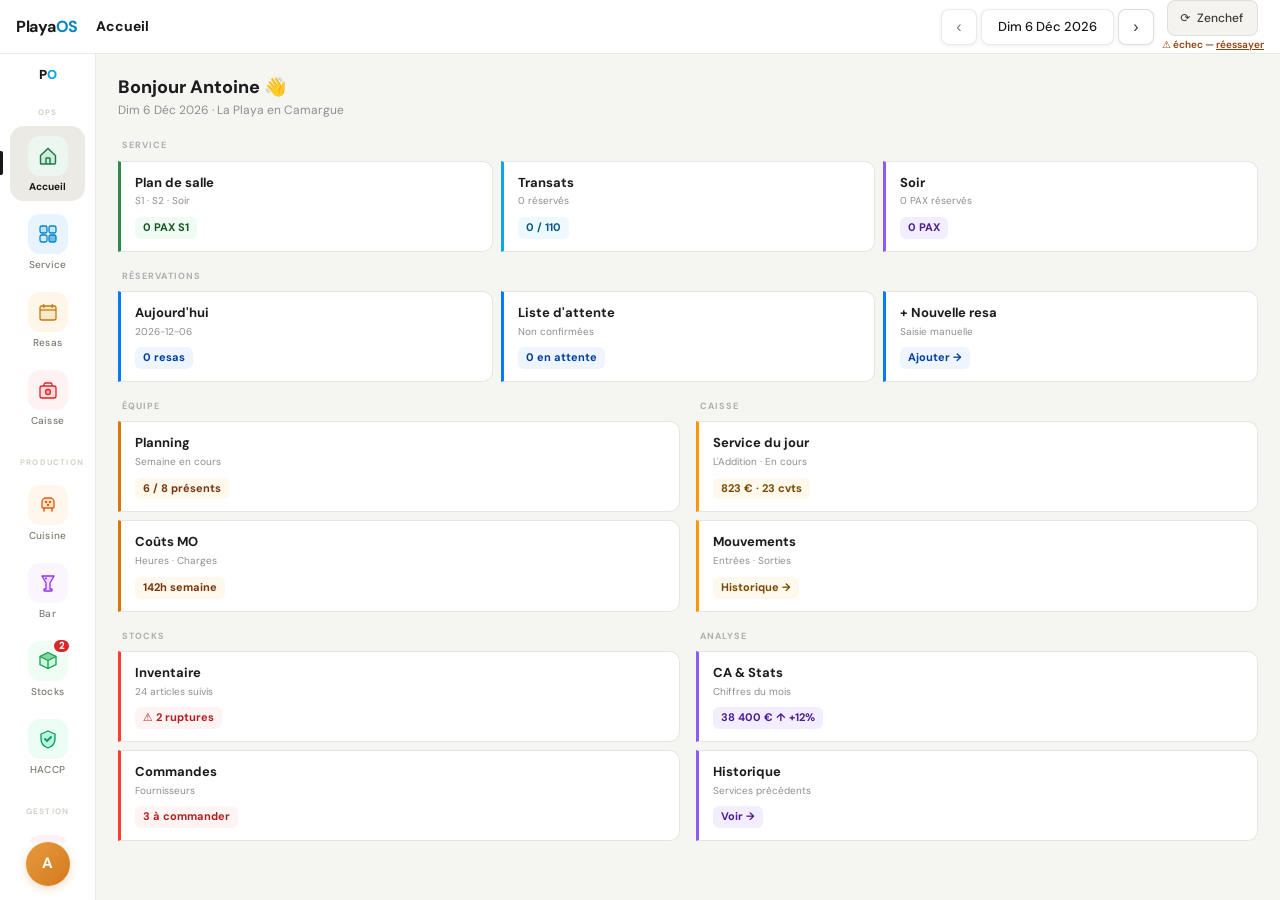
==== index.html @ 1bcec6ae "Clients & Fidélité : module CRM avec analyse auto des préférences Nouveau module accessible via la n" ====
<!DOCTYPE html>
<html lang="fr">
<head>
<meta charset="UTF-8">
<meta name="viewport" content="width=device-width, initial-scale=1.0, maximum-scale=1.0, user-scalable=no">
<meta name="apple-mobile-web-app-capable" content="yes">
<meta name="apple-mobile-web-app-status-bar-style" content="default">
<title>Playa OS</title>

<!-- Design tokens (variables CSS) -->
<link rel="stylesheet" href="css/tokens.css">
<!-- Styles applicatifs -->
<link rel="stylesheet" href="css/app.css">
</head>
<body>

<div id="topbar">
  <div class="logo">Playa<span class="logo-dot">OS</span></div>
  <div class="tabs" id="service-tabs" style="display:flex">
    <button class="tab t0 on" onclick="switchTab(0)">S1 · 12h</button>
    <button class="tab t1" onclick="switchTab(1)">S2 · 14h15</button>
    <button class="tab t2" onclick="switchTab(2)"><span class="transat-ico-tab"></span> Transats</button>
    <button class="tab t3" onclick="switchTab(3)">Soir</button>

  </div>
  <div id="module-topbar-title" style="display:none;font-size:14px;font-weight:700;color:var(--t1);margin-left:4px"></div>
  <div class="topright">
    <!-- Barre navigation date -->
    <div style="display:flex;align-items:center;gap:4px;flex-shrink:0">
      <button onclick="changeDate(-1)" style="width:36px;height:36px;border:1px solid var(--sep);background:var(--card);cursor:pointer;font-size:16px;color:var(--t3);border-radius:var(--r-sm);display:flex;align-items:center;justify-content:center;box-shadow:var(--shadow);transition:all .15s" onmouseenter="this.style.borderColor='var(--t2)';this.style.color='var(--t1)'" onmouseleave="this.style.borderColor='var(--sep)';this.style.color='var(--t3)'">‹</button>
      <button id="date-picker-btn" onclick="toggleCalendar()"
        style="height:36px;padding:0 16px;border:1px solid var(--sep);border-radius:var(--r-sm);background:var(--card);font-size:13px;font-weight:500;color:var(--t1);font-family:inherit;cursor:pointer;box-shadow:var(--shadow);outline:none;flex-shrink:0;white-space:nowrap;transition:border-color .15s;font-family:'DM Sans',sans-serif">
        <span id="date-btn-label">—</span>
      </button>
      <button onclick="changeDate(1)" style="width:36px;height:36px;border:0.5px solid var(--sep2);background:var(--card);cursor:pointer;font-size:16px;color:var(--t2);border-radius:var(--r-sm);display:flex;align-items:center;justify-content:center;box-shadow:var(--shadow)">›</button>
    </div>
    <div id="service-top-btns" style="display:flex;gap:6px;align-items:center">
      <div class="ib" id="rush-btn" onclick="toggleRushMode()" title="Mode Rush">⚡</div>
      <div class="ib" onclick="doUndo()" title="Annuler">↩</div>
      <button onclick="printServiceSheet()" title="Plan de salle Jour (S1+S2)" style="height:34px;padding:0 11px;border:1px solid var(--sep);border-radius:var(--r-sm);background:var(--card);font-size:11px;font-weight:700;color:var(--t2);cursor:pointer;display:flex;align-items:center;gap:5px;font-family:inherit;white-space:nowrap;transition:all .15s" onmouseenter="this.style.borderColor='var(--t3)';this.style.color='var(--t1)'" onmouseleave="this.style.borderColor='var(--sep)';this.style.color='var(--t2)'">⎙ Jour</button>
      <button onclick="printSoirSheet()" title="Plan de salle Soir" style="height:34px;padding:0 11px;border:1px solid var(--sep);border-radius:var(--r-sm);background:var(--card);font-size:11px;font-weight:700;color:var(--t2);cursor:pointer;display:flex;align-items:center;gap:5px;font-family:inherit;white-space:nowrap;transition:all .15s" onmouseenter="this.style.borderColor='var(--t3)';this.style.color='var(--t1)'" onmouseleave="this.style.borderColor='var(--sep)';this.style.color='var(--t2)'">⎙ Soir</button>
      <button onclick="printTransats()" title="Imprimer le plan de transats" style="height:34px;padding:0 11px;border:1px solid var(--sep);border-radius:var(--r-sm);background:var(--card);font-size:11px;font-weight:700;color:var(--t2);cursor:pointer;display:flex;align-items:center;gap:5px;font-family:inherit;white-space:nowrap;transition:all .15s" onmouseenter="this.style.borderColor='var(--teal)';this.style.color='var(--teal)'" onmouseleave="this.style.borderColor='var(--sep)';this.style.color='var(--t2)'">⛱ Transats</button>
    </div>
    <div style="display:flex;flex-direction:column;align-items:center;gap:2px;flex-shrink:0">
      <div id="sync-btn" onclick="syncZenchef()" title="Synchroniser avec Zenchef" style="background:var(--bg);border:1px solid var(--sep);color:var(--t2);font-size:12px;font-weight:500;width:auto;padding:0 13px;height:36px;display:flex;align-items:center;gap:6px;border-radius:var(--r-sm);cursor:pointer;flex-shrink:0;transition:all .15s;letter-spacing:.01em" onmouseenter="this.style.borderColor='var(--t3)';this.style.background='var(--card)'" onmouseleave="this.style.borderColor='var(--sep)';this.style.background='var(--bg)'"><span id="sync-icon">⟳</span> Zenchef</div>
      <div id="sync-age" class="sync-age">jamais synced</div>
    </div>
  </div>
  <div id="zc-load-bar" style="position:absolute;bottom:0;left:0;width:0;height:3px;background:var(--blue);border-radius:0;transition:width .35s ease;pointer-events:none;display:none"></div>
</div>

<div id="rush-banner" onclick="toggleRushMode()">⚡ MODE RUSH ACTIF — Tap pour revenir à la vue normale</div>

<div id="os-shell">

<!-- NAV OS LATÉRALE -->
<div id="os-nav">
  <div class="osn-logo-wrap">
    <div class="osn-logo">P<span style="color:#0EA5E9">O</span></div>
  </div>
  <div class="osn-scroll">

    <!-- ══════ OPÉRATIONS ══════ -->
    <div class="osn-sec-label">Ops</div>

    <button class="osni" id="osni-dash" onclick="goModule('dash')">
      <div class="osni-icon" style="background:#EDF7F1">
        <svg width="22" height="22" viewBox="0 0 22 22" fill="none"><path d="M3.5 10.5L11 3.5L18.5 10.5V18C18.5 18.55 18.05 19 17.5 19H4.5C3.95 19 3.5 18.55 3.5 18V10.5Z" fill="#7DC4A0" fill-opacity=".25" stroke="#1A7A3E" stroke-width="1.4"/><path d="M9 19V13.5C9 13.22 9.22 13 9.5 13H12.5C12.78 13 13 13.22 13 13.5V19" stroke="#1A7A3E" stroke-width="1.4"/></svg>
      </div>
      <span class="osni-name">Accueil</span>
    </button>

    <button class="osni" id="osni-service" onclick="goModule('service')">
      <div class="osni-icon" style="background:#E8F4FD">
        <svg width="22" height="22" viewBox="0 0 22 22" fill="none"><rect x="3" y="3" width="7" height="7" rx="1.8" fill="#6BBDE0" fill-opacity=".35" stroke="#0284C7" stroke-width="1.3"/><rect x="12" y="3" width="7" height="7" rx="1.8" fill="#6BBDE0" fill-opacity=".25" stroke="#0284C7" stroke-width="1.3"/><rect x="3" y="12" width="7" height="7" rx="1.8" fill="#6BBDE0" fill-opacity=".15" stroke="#0284C7" stroke-width="1.3"/><rect x="12" y="12" width="7" height="7" rx="1.8" fill="#0284C7" fill-opacity=".5" stroke="#0284C7" stroke-width="1.3"/></svg>
      </div>
      <span class="osni-name">Service</span>
    </button>

    <button class="osni" id="osni-resas" onclick="goModule('resas')">
      <div class="osni-icon" style="background:#FEF6E8">
        <svg width="22" height="22" viewBox="0 0 22 22" fill="none"><rect x="3" y="5" width="16" height="14" rx="2" fill="#F0C070" fill-opacity=".25" stroke="#C47A0A" stroke-width="1.3"/><path d="M3 9h16" stroke="#C47A0A" stroke-width="1.3"/><rect x="6" y="3" width="1.5" height="4" rx=".75" fill="#C47A0A"/><rect x="14.5" y="3" width="1.5" height="4" rx=".75" fill="#C47A0A"/></svg>
      </div>
      <span class="osni-name">Resas</span>
    </button>

    <button class="osni" id="osni-caisse" onclick="goModule('caisse')">
      <div class="osni-icon" style="background:#FEF2F2">
        <svg width="22" height="22" viewBox="0 0 22 22" fill="none"><rect x="3" y="7" width="16" height="12" rx="2" fill="#FCA5A5" fill-opacity=".3" stroke="#DC2626" stroke-width="1.3"/><path d="M7 7V5.5C7 4.67 7.67 4 8.5 4H13.5C14.33 4 15 4.67 15 5.5V7" stroke="#DC2626" stroke-width="1.3" fill="none"/><circle cx="11" cy="13" r="2.5" stroke="#DC2626" stroke-width="1.3" fill="#DC2626" fill-opacity=".2"/></svg>
      </div>
      <span class="osni-name">Caisse</span>
    </button>

    <div class="osn-sep"></div>

    <!-- ══════ CUISINE & BAR ══════ -->
    <div class="osn-sec-label">Production</div>

    <button class="osni" id="osni-cuisine" onclick="goModule('cuisine')">
      <div class="osni-icon" style="background:#FFF7ED">
        <svg width="22" height="22" viewBox="0 0 22 22" fill="none"><path d="M5 8C5 5.8 6.8 4 9 4H13C15.2 4 17 5.8 17 8V13C17 13.55 16.55 14 16 14H6C5.45 14 5 13.55 5 13V8Z" fill="#FED7AA" fill-opacity=".5" stroke="#EA580C" stroke-width="1.3"/><path d="M7 14V17M15 14V17" stroke="#EA580C" stroke-width="1.5" stroke-linecap="round"/><circle cx="9" cy="8" r="1.2" fill="#EA580C"/><circle cx="13" cy="8" r="1.2" fill="#EA580C"/><circle cx="11" cy="11" r="1.2" fill="#EA580C"/></svg>
      </div>
      <span class="osni-name">Cuisine</span>
    </button>

    <button class="osni" id="osni-bar" onclick="goModule('bar')">
      <div class="osni-icon" style="background:#FAF5FF">
        <svg width="22" height="22" viewBox="0 0 22 22" fill="none"><path d="M5 4H17L13 11V17H14.5C14.78 17 15 17.22 15 17.5V18.5C15 18.78 14.78 19 14.5 19H7.5C7.22 19 7 18.78 7 18.5V17.5C7 17.22 7.22 17 7.5 17H9V11L5 4Z" fill="#D8B4FE" fill-opacity=".4" stroke="#9333EA" stroke-width="1.3" stroke-linejoin="round"/><circle cx="9" cy="6.5" r="1" fill="#9333EA"/></svg>
      </div>
      <span class="osni-name">Bar</span>
    </button>

    <button class="osni" id="osni-stocks" onclick="goModule('stocks')">
      <div class="osni-icon" style="background:#F0FDF4">
        <svg width="22" height="22" viewBox="0 0 22 22" fill="none"><path d="M11 2.5L19 6.5V14.5L11 18.5L3 14.5V6.5L11 2.5Z" fill="#86EFAC" fill-opacity=".3" stroke="#16A34A" stroke-width="1.3"/><path d="M11 2.5L19 6.5L11 10.5L3 6.5L11 2.5Z" fill="#16A34A" fill-opacity=".4"/><path d="M11 10.5V18.5M3 6.5L11 10.5M19 6.5L11 10.5" stroke="#16A34A" stroke-width="1.3"/></svg>
      </div>
      <span class="osni-badge" id="stocks-badge">2</span>
      <span class="osni-name">Stocks</span>
    </button>

    <button class="osni" id="osni-haccp" onclick="goModule('haccp')">
      <div class="osni-icon" style="background:#ECFDF5">
        <svg width="22" height="22" viewBox="0 0 22 22" fill="none"><path d="M11 3L4 6V11C4 15.5 7 18.5 11 20C15 18.5 18 15.5 18 11V6L11 3Z" fill="#6EE7B7" fill-opacity=".4" stroke="#059669" stroke-width="1.3" stroke-linejoin="round"/><path d="M8 11L10 13L14 9" stroke="#059669" stroke-width="1.8" stroke-linecap="round" stroke-linejoin="round"/></svg>
      </div>
      <span class="osni-name">HACCP</span>
    </button>

    <div class="osn-sep"></div>

    <!-- ══════ GESTION ══════ -->
    <div class="osn-sec-label">Gestion</div>

    <button class="osni" id="osni-clients" onclick="goModule('clients')">
      <div class="osni-icon" style="background:#FFF0F5">
        <svg width="22" height="22" viewBox="0 0 22 22" fill="none"><circle cx="11" cy="7" r="3.2" fill="#FDA4C2" fill-opacity=".4" stroke="#DB2777" stroke-width="1.3"/><path d="M4 18.5C4 15.19 7.13 12.5 11 12.5C14.87 12.5 18 15.19 18 18.5" stroke="#DB2777" stroke-width="1.3" stroke-linecap="round" fill="none"/><path d="M15 3.5L15.8 5.5L18 6L15.8 6.5L15 8.5L14.2 6.5L12 6L14.2 5.5L15 3.5Z" fill="#DB2777" fill-opacity=".7"/></svg>
      </div>
      <span class="osni-name">Clients</span>
    </button>

    <button class="osni" id="osni-prestataires" onclick="goModule('prestataires')">
      <div class="osni-icon" style="background:#EFF6FF">
        <svg width="22" height="22" viewBox="0 0 22 22" fill="none"><rect x="3" y="4" width="16" height="15" rx="2" fill="#93C5FD" fill-opacity=".25" stroke="#2563EB" stroke-width="1.3"/><circle cx="8" cy="10" r="1.5" fill="#2563EB" fill-opacity=".7"/><circle cx="14" cy="10" r="1.5" fill="#2563EB" fill-opacity=".4"/><path d="M5 15H9M13 15H17M5 12H9M13 12H17" stroke="#2563EB" stroke-width="1" opacity=".5"/></svg>
      </div>
      <span class="osni-name">Prestas</span>
    </button>

    <button class="osni" id="osni-equipe" onclick="goModule('equipe')">
      <div class="osni-icon" style="background:#FFFBEB">
        <svg width="22" height="22" viewBox="0 0 22 22" fill="none"><circle cx="8" cy="7.5" r="3" fill="#FDE68A" stroke="#D97706" stroke-width="1.3"/><circle cx="15" cy="8" r="2.2" fill="#FDE68A" fill-opacity=".7" stroke="#D97706" stroke-width="1.2"/><path d="M2 18.5C2 15.46 4.69 13 8 13C11.31 13 14 15.46 14 18.5" stroke="#D97706" stroke-width="1.3" stroke-linecap="round" fill="none"/><path d="M15 14.5C17.5 15 20 17 20 18.5" stroke="#D97706" stroke-width="1.2" stroke-linecap="round" fill="none" opacity=".6"/></svg>
      </div>
      <span class="osni-name">Équipe</span>
    </button>

    <button class="osni" id="osni-event" onclick="goModule('event')">
      <div class="osni-icon" style="background:#FDF4FF">
        <svg width="22" height="22" viewBox="0 0 22 22" fill="none"><path d="M11 3L13.4 8.2L19 9L15 13L16 18.5L11 15.8L6 18.5L7 13L3 9L8.6 8.2L11 3Z" fill="#E9D5FF" fill-opacity=".5" stroke="#A21CAF" stroke-width="1.3" stroke-linejoin="round"/></svg>
      </div>
      <span class="osni-name">Événem.</span>
    </button>

    <button class="osni" id="osni-admin" onclick="goModule('admin')">
      <div class="osni-icon" style="background:#F0F9FF">
        <svg width="22" height="22" viewBox="0 0 22 22" fill="none"><rect x="3" y="13" width="3.5" height="6" rx="1" fill="#7DD3FC" fill-opacity=".6" stroke="#0284C7" stroke-width="1.2"/><rect x="9" y="9" width="3.5" height="10" rx="1" fill="#7DD3FC" fill-opacity=".7" stroke="#0284C7" stroke-width="1.2"/><rect x="15" y="5" width="3.5" height="14" rx="1" fill="#0284C7" fill-opacity=".7" stroke="#0284C7" stroke-width="1.2"/><path d="M4 11L10 7L16 3" stroke="#0284C7" stroke-width="1.4" stroke-linecap="round" fill="none"/><circle cx="16" cy="3" r="1.5" fill="#0284C7"/></svg>
      </div>
      <span class="osni-name">Admin</span>
    </button>

    <div class="osn-sep"></div>

    <!-- ══════ SUPPORT ══════ -->
    <div class="osn-sec-label">Support</div>

    <button class="osni" id="osni-urgences" onclick="goModule('urgences')">
      <div class="osni-icon" style="background:#FEE2E2">
        <svg width="22" height="22" viewBox="0 0 22 22" fill="none"><path d="M11 2L3 6V12C3 16.5 6.5 19.5 11 21C15.5 19.5 19 16.5 19 12V6L11 2Z" fill="#FCA5A5" fill-opacity=".35" stroke="#B91C1C" stroke-width="1.3" stroke-linejoin="round"/><rect x="10" y="7" width="2" height="6" rx="1" fill="#B91C1C"/><rect x="10" y="14.5" width="2" height="2" rx="1" fill="#B91C1C"/></svg>
      </div>
      <span class="osni-name">Urgences</span>
    </button>

    <button class="osni" id="osni-ai" onclick="goModule('ai')">
      <div class="osni-icon" style="background:linear-gradient(135deg,#F5F3FF,#EDE9FE)">
        <svg width="22" height="22" viewBox="0 0 22 22" fill="none"><path d="M11 2L12.5 8L18.5 9.5L12.5 11L11 17L9.5 11L3.5 9.5L9.5 8L11 2Z" fill="#C4B5FD" fill-opacity=".5" stroke="#7C3AED" stroke-width="1.3"/><circle cx="17" cy="16" r="2" fill="#7C3AED" fill-opacity=".8"/><circle cx="5" cy="16" r="1.3" fill="#7C3AED" fill-opacity=".5"/></svg>
      </div>
      <span class="osni-dot"></span>
      <span class="osni-name">Playa AI</span>
    </button>

    <button class="osni" id="osni-settings" onclick="goModule('settings')">
      <div class="osni-icon" style="background:#F5F5F2">
        <svg width="22" height="22" viewBox="0 0 22 22" fill="none"><circle cx="11" cy="11" r="3" fill="#D4D1CA" fill-opacity=".4" stroke="#3A3830" stroke-width="1.3"/><path d="M11 2V4M11 18V20M2 11H4M18 11H20M4.5 4.5L6 6M16 16L17.5 17.5M4.5 17.5L6 16M16 6L17.5 4.5" stroke="#3A3830" stroke-width="1.3" stroke-linecap="round"/></svg>
      </div>
      <span class="osni-name">Réglages</span>
    </button>

  </div>

  <!-- Avatar -->
  <div class="osn-user" title="Antoine · Manager">A</div>
</div>

<!-- MODULE CONTAINER (Dashboard, Equipe, etc.) -->
<div id="module-container" style="display:none"></div>

<!-- SERVICE (plan de salle) -->
<div id="app">

  <!-- SIDEBAR -->
  <div id="sidebar">
    <div class="sb-search-wrap">
      <input class="sb-search" id="search-input" type="search" placeholder="Rechercher nom, tél, note…" oninput="renderSidebar()">
    </div>
    <!-- Filtre placé/non-placé -->
    <div id="placement-filter" style="display:flex;gap:4px;padding:6px 10px 2px;flex-shrink:0">
      <button class="pf-btn pf-active" data-filter="all"       onclick="setPlacementFilter('all')"      >Tous</button>
      <button class="pf-btn"           data-filter="placed"    onclick="setPlacementFilter('placed')"   >✓ Placés</button>
      <button class="pf-btn"           data-filter="unplaced"  onclick="setPlacementFilter('unplaced')" >⚠ À placer</button>
    </div>
    <div id="resa-list"></div>
    <button class="sb-add" onclick="openModal()">+ Nouvelle réservation</button>
  </div>

  <!-- CANVAS -->
  <div id="canvas">
    <div class="toolbar" id="toolbar">
      <button class="tbtn tbtn-primary" onclick="autoPlace()">✦ Auto-placement</button>
      <button class="tbtn tbtn-fuse" id="fuse-btn" onclick="toggleFuse()">⊕ Fusionner</button>
      <button class="tbtn" onclick="clearAll()">⊘ Tout libérer</button>
      <button class="tbtn" onclick="openPlanEditor()" title="Éditer le plan de salle" style="padding:8px 12px;color:var(--t3)">✥</button>
    </div>
    <div class="stats-bar" id="stats-bar"></div>
    <div id="floor-container"></div>
  </div>

  <!-- BACKDROP panneau droit (tablet / mobile) -->
  <div id="rp-backdrop" onclick="closeRightPanel()"></div>

  <!-- RIGHT PANEL -->
  <div id="right-panel">
    <button id="rp-close-btn" onclick="closeRightPanel()">✕</button>
    <div class="rp-section">
      <div id="rp-content"><div class="rp-empty" style="padding-top:4px">Sélectionnez une réservation</div></div>
    </div>
    <div id="rp-actions" style="display:none" class="rp-actions"></div>
    <div class="persist-section" id="persist-section" style="display:none">
      <div class="ps-title">Config transats</div>
      <div class="ps-btn ps-save" onclick="saveTransatConfig()">💾 Sauvegarder pour demain</div>
      <div class="ps-btn ps-reset" onclick="resetTransatConfig()">↺ Réinitialiser le plan</div>
    </div>
  </div>
</div>

<!-- RUSH OVERLAY -->
<div id="rush-overlay">
  <div class="ro-header">
    <div class="ro-title">⚡ Mode Rush — <span id="ro-tab-label">Service 1</span></div>
    <button class="ro-close" onclick="toggleRushMode()">Quitter le rush</button>
  </div>
  <div class="ro-body">
    <div class="ro-left" id="ro-floor"></div>
    <div class="ro-right" id="ro-resas"></div>
  </div>
</div>

<!-- MODAL NOUVELLE RÉSERVATION -->
<div id="modal-overlay">
  <div class="modal-box">
    <div class="modal-title">Nouvelle réservation</div>
    <div class="form-row">
      <div class="form-group" style="flex:2"><label>Nom</label><input id="f-name" placeholder="Dupont" autocomplete="off"></div>
      <div class="form-group" style="flex:1"><label>Tél.</label><input id="f-phone" placeholder="06…" type="tel" autocomplete="off"></div>
    </div>
    <div class="form-group"><label>PAX</label><input id="f-pax" type="number" min="1" max="30" placeholder="2"></div>
    <div class="form-group">
      <label>Type</label>
      <div style="display:flex;gap:6px;margin-top:4px">
        <button type="button" class="svc-btn" id="type-salle" onclick="selectType('salle')">🍽 Repas en salle</button>
        <button type="button" class="svc-btn" id="type-rt" onclick="selectType('rt')">⛱ Repas transat</button>
      </div>
      <input type="hidden" id="f-type" value="salle">
    </div>
    <div id="bloc-salle">
      <div class="form-group">
        <label>Service</label>
        <div style="display:flex;gap:6px;margin-top:4px">
          <button type="button" class="svc-btn" id="svc-s1" onclick="selectSvc('s1')">S1 Midi</button>
          <button type="button" class="svc-btn" id="svc-s2" onclick="selectSvc('s2')">S2 14h15</button>
          <button type="button" class="svc-btn" id="svc-soir" onclick="selectSvc('soir')">Soir</button>
        </div>
        <input type="hidden" id="f-svc" value="s1">
      </div>
      <div class="form-row">
        <div class="form-group"><label>Heure d'arrivée</label><input id="f-time" placeholder="12h00" autocomplete="off"></div>
        <div class="form-group">
          <label>Transats <span style="font-weight:500;color:var(--t4)">(optionnel)</span></label>
          <input id="f-tr" type="number" min="0" max="20" placeholder="0">
        </div>
      </div>
    </div>
    <div id="bloc-rt" style="display:none">
      <div style="background:var(--rtbg);border:0.5px solid var(--rtbd);border-radius:var(--r);padding:9px 12px;font-size:11px;font-weight:600;color:var(--rtt);margin-bottom:10px">
        ⛱ Repas servi sur les transats · créneau libre 12h–15h
      </div>
      <div class="form-row">
        <div class="form-group"><label>Heure souhaitée</label><input id="f-time-rt" placeholder="12h30" autocomplete="off"></div>
        <div class="form-group"><label>Nb transats</label><input id="f-tr-rt" type="number" min="1" max="20" placeholder="2"></div>
      </div>
    </div>
    <div class="form-group"><label>Commentaire</label><input id="f-comment" placeholder="VIP, allergie, anniversaire…" autocomplete="off"></div>
    <div class="modal-btns">
      <button class="modal-cancel" onclick="closeModal()">Annuler</button>
      <button class="modal-submit" onclick="submitModal()">Ajouter</button>
    </div>
  </div>
</div>

<div id="toast"></div>

<!-- CALENDRIER -->
<div id="cal-overlay" onclick="closeCalendar(event)">
  <div id="cal-box">
    <div class="cal-header">
      <button class="cal-nav" onclick="calPrevMonth()">‹</button>
      <div class="cal-title" id="cal-title"></div>
      <button class="cal-nav" onclick="calNextMonth()">›</button>
    </div>
    <div class="cal-grid" id="cal-grid"></div>
    <div class="cal-footer" style="flex-direction:column;gap:8px;padding:10px 14px">
      <div style="display:flex;gap:6px;flex-wrap:wrap">
        <button class="cal-footer-btn" onclick="calGoYear(2023)" id="cal-yr-2023">2023</button>
        <button class="cal-footer-btn" onclick="calGoYear(2024)" id="cal-yr-2024">2024</button>
        <button class="cal-footer-btn" onclick="calGoYear(2025)" id="cal-yr-2025">2025</button>
        <button class="cal-footer-btn" onclick="calSelectToday()" style="margin-left:auto">Aujourd'hui</button>
        <button class="cal-footer-btn" onclick="closeCalendar()">Fermer</button>
      </div>
    </div>
  </div>
</div>

<!-- MODAL IMPORT ZENCHEF CSV -->
<div id="import-modal" style="display:none;position:fixed;inset:0;background:rgba(0,0,0,.5);z-index:300;align-items:center;justify-content:center;padding:20px">
  <div style="background:var(--card);border-radius:var(--r-xl);padding:24px;width:100%;max-width:520px;border:0.5px solid var(--sep2)">
    <div style="font-size:18px;font-weight:800;margin-bottom:6px;color:var(--t1)">⬆ Importer depuis Zenchef</div>
    <div style="font-size:12px;color:var(--t3);margin-bottom:18px;line-height:1.6">
      Dans Zenchef → Zenbook → icône imprimante → <strong>CSV</strong><br>
      Puis dépose le fichier ici. PlayaOS détecte automatiquement le service (S1, S2, Soir) selon l'heure de chaque réservation.
    </div>
    <div id="drop-zone" style="border:2px dashed var(--pbd);border-radius:var(--r-lg);padding:28px;text-align:center;cursor:pointer;transition:all .15s;background:var(--pbg);margin-bottom:14px"
      onclick="document.getElementById('csv-input').click()"
      ondragover="event.preventDefault();this.style.background='var(--bbg)';this.style.borderColor='var(--blue)'"
      ondragleave="this.style.background='var(--pbg)';this.style.borderColor='var(--pbd)'"
      ondrop="handleCsvDrop(event)">
      <div style="font-size:28px;margin-bottom:8px">📄</div>
      <div style="font-size:13px;font-weight:700;color:var(--pt)">Glisse ton CSV ici</div>
      <div style="font-size:11px;color:var(--t3);margin-top:4px">ou tape pour choisir un fichier</div>
    </div>
    <input type="file" id="csv-input" accept=".csv,.CSV" style="display:none" onchange="handleCsvFile(this.files[0])">
    <div id="import-preview" style="display:none;margin-bottom:14px">
      <div style="background:var(--gbg);border:0.5px solid var(--gbd);border-radius:var(--r);padding:10px 12px;font-size:12px;color:var(--gt);font-weight:600" id="import-summary"></div>
      <div style="max-height:160px;overflow-y:auto;margin-top:8px;border:0.5px solid var(--sep);border-radius:var(--r)" id="import-table"></div>
    </div>
    <div id="import-errors" style="display:none;margin-bottom:14px">
      <div style="background:var(--rbg);border:0.5px solid var(--rbd);border-radius:var(--r);padding:10px 12px;font-size:12px;color:var(--rt);font-weight:600" id="import-error-msg"></div>
    </div>
    <div style="display:flex;gap:8px">
      <button onclick="closeImportModal()" style="padding:11px 18px;border-radius:var(--r);border:0.5px solid var(--sep2);background:var(--bg);font-size:13px;font-weight:700;cursor:pointer;font-family:inherit;color:var(--t1)">Annuler</button>
      <button id="import-confirm-btn" onclick="confirmImport()" style="flex:1;padding:11px;border-radius:var(--r);border:none;background:var(--purple);color:#fff;font-size:13px;font-weight:700;cursor:pointer;font-family:inherit;display:none">Importer les réservations</button>
    </div>
  </div>
</div>

</div><!-- /os-shell -->

<!-- BARRE ONGLETS BAS — mobile uniquement -->
<div id="bottom-tab-bar">
  <button class="bttab t0 bttab-on" onclick="mobileSwitchTab(0)">S1<span>12h</span></button>
  <button class="bttab t1" onclick="mobileSwitchTab(1)">S2<span>14h15</span></button>
  <button class="bttab t2" onclick="mobileSwitchTab(2)">⛱<span>Transats</span></button>
  <button class="bttab t3" onclick="mobileSwitchTab(3)">Soir</button>
</div>
<!-- FAB basculer liste / plan — mobile uniquement -->
<button id="mobile-toggle-fab" onclick="mobileToggleView()" aria-label="Voir le plan">⊞</button>

<!-- ═══════════════════════════════════════
     JAVASCRIPT — ordre de chargement obligatoire
     ═══════════════════════════════════════ -->

<!-- Core : données et état global -->
<script src="js/config.js"></script>
<script src="js/state.js"></script>
<script src="js/utils.js"></script>

<!-- Service : rendu plan de salle -->
<script src="js/render.js"></script>
<script src="js/placement.js"></script>
<script src="js/rush.js"></script>
<script src="js/modal.js"></script>
<script src="js/export.js"></script>
<script src="js/zenchef.js"></script>

<!-- Modules OS -->
<script src="js/modules/shared.js"></script>
<script src="js/modules/nav.js"></script>
<script src="js/modules/stocks.js"></script>
<script src="js/modules/analyse.js"></script>
<script src="js/modules/ai.js"></script>
<script src="js/modules/caisse.js"></script>
<script src="js/modules/prestataires.js"></script>
<script src="js/modules/cuisine.js"></script>
<script src="js/modules/bar.js"></script>
<script src="js/modules/haccp.js"></script>
<script src="js/modules/urgences.js"></script>
<script src="js/modules/resas.js"></script>
<script src="js/modules/settings.js"></script>

<!-- Init (doit être chargé en dernier) -->
<script src="js/init.js"></script>

</body>
</html>
---- css/tokens.css ----
@import url('https://fonts.googleapis.com/css2?family=DM+Sans:ital,opsz,wght@0,9..40,300;0,9..40,400;0,9..40,500;0,9..40,600;0,9..40,700;1,9..40,400&family=DM+Mono:wght@400;500&display=swap');
:root{
  /* ── Palette sable & mer */
  --bg:#F4F3EF;
  --bg2:#ECEAE4;
  --card:#FFFFFF;
  --card2:#FAFAF8;
  --sep:rgba(60,54,44,0.10);
  --sep2:rgba(60,54,44,0.16);

  /* ── Typographie */
  --t1:#18181A;
  --t2:#3A3830;
  --t3:#7C7A72;
  --t4:#A8A59D;
  --t5:#D4D1CA;

  /* ── Services */
  --s1:#1A7A3E; --s1bg:#EDF7F1; --s1bd:#7DC4A0; --s1t:#0D5C2E;
  --s2:#C47A0A; --s2bg:#FEF6E8; --s2bd:#F0C070; --s2t:#8A5200;
  --so:#6B48C8; --sobg:#F0EDF9; --sobd:#B9ABEA; --sot:#3E2590;
  --rtbg:#E8F4FD; --rtbd:#6BBDE0; --rtt:#0A6EA6;

  /* ── Couleurs système */
  --green:#16A34A; --gbg:#ECFDF5; --gb:#86EFAC; --gt:#14532D;
  --orange:#D97706; --obg:#FFFBEB; --ob:#FCD34D; --ot:#92400E;
  --red:#DC2626;  --rbg:#FEF2F2; --rb:#FCA5A5; --rt:#991B1B;
  --blue:#2563EB; --bbg:#EFF6FF; --bbd:#93C5FD; --bt:#1E3A8A;
  --purple:#7C3AED; --pbg:#F5F3FF; --pb:#C4B5FD; --pt:#4C1D95;
  --teal:#0284C7; --tbg:#F0F9FF; --tbd:#7DD3FC; --tt:#0C4A6E;
  --gold:#D97706; --gdbg:#FFFBEB; --gdb:#FDE68A; --gdt:#78350F;

  /* ── Ombres */
  --shadow:0 1px 4px rgba(24,20,10,0.07);
  --shadow-md:0 4px 16px rgba(24,20,10,0.09),0 1px 4px rgba(24,20,10,0.05);
  --shadow-lg:0 12px 32px rgba(24,20,10,0.12);

  /* ── Radius */
  --r:12px; --r-sm:8px; --r-lg:16px; --r-xl:20px;
}
---- css/app.css ----
*{box-sizing:border-box;margin:0;padding:0;-webkit-tap-highlight-color:transparent;-webkit-user-select:none;user-select:none}
html,body{height:100%;overflow:hidden;background:var(--bg)}
body{font-family:'DM Sans',system-ui,-apple-system,sans-serif;color:var(--t1);font-size:14px;line-height:1.45;-webkit-font-smoothing:antialiased}

/* ══════════════════════════════════
   TOPBAR
══════════════════════════════════ */
#topbar{
  height:54px;background:var(--card);
  border-bottom:0.5px solid var(--sep);
  display:flex;align-items:center;
  padding:0 16px;gap:8px;flex-shrink:0;
  box-shadow:none;
  position:relative;z-index:80;
}
.logo{font-size:16px;font-weight:700;color:var(--t1);letter-spacing:-.3px;white-space:nowrap;margin-right:6px}
.logo-dot{color:var(--teal)}
.tabs{display:flex;gap:2px;flex:1;min-width:0}
.tab{padding:7px 16px;border-radius:var(--r-sm);font-size:13px;font-weight:600;color:var(--t3);cursor:pointer;border:none;background:none;font-family:inherit;transition:all .15s;white-space:nowrap;position:relative}
.tab:hover{color:var(--t2);background:var(--bg)}
.tab.on{color:var(--t1);background:var(--bg);font-weight:700}
.tab.on::after{content:'';position:absolute;bottom:0;left:12px;right:12px;height:2.5px;border-radius:2px}
.tab.t0.on::after{background:var(--green)}
.tab.t1.on::after{background:var(--teal)}
.tab.t2.on::after{background:var(--orange)}
.tab.t3.on::after{background:var(--purple)}
.topright{display:flex;align-items:center;gap:6px;margin-left:auto}
.chip{padding:4px 11px;border-radius:20px;font-size:11px;font-weight:700;white-space:nowrap;border:0.5px solid}
.chip-ok{background:var(--gbg);border-color:var(--gb);color:var(--gt)}
.chip-warn{background:var(--obg);border-color:var(--ob);color:var(--ot)}
.chip-info{background:var(--bbg);border-color:var(--bbd);color:var(--bt)}
.chip-neu{background:var(--bg);border-color:var(--sep2);color:var(--t3)}
.ib{width:36px;height:36px;border-radius:var(--r-sm);border:1px solid var(--sep);background:var(--card);display:flex;align-items:center;justify-content:center;cursor:pointer;font-size:15px;color:var(--t3);transition:all .15s;flex-shrink:0}
.ib:hover{background:var(--bg);color:var(--t1);border-color:var(--t4)}
.ib.active{background:var(--rbg);border-color:var(--rb);color:var(--rt)}
.ib.rush-on{background:var(--red);border-color:var(--red);color:#fff}

/* ══════════════════════════════════
   RUSH BANNER
══════════════════════════════════ */
#rush-banner{display:none;background:var(--red);color:#fff;text-align:center;font-size:13px;font-weight:700;padding:8px;cursor:pointer;letter-spacing:.03em;flex-shrink:0}
#rush-banner.on{display:block}

/* ══════════════════════════════════
   LAYOUT OS
══════════════════════════════════ */
#os-shell{display:flex;height:calc(100dvh - 54px);overflow:hidden}
#app{display:flex;flex:1;overflow:hidden;min-width:0}

/* ── SIDEBAR — PlayaOS Navigation ── */
#os-nav{
  width:96px;min-width:96px;
  background:#FFFFFF;
  border-right:0.5px solid var(--sep);
  display:flex;flex-direction:column;
  align-items:center;
  padding:14px 0 14px;
  flex-shrink:0;
  overflow:hidden;
}
.osn-logo-wrap{padding:0 0 18px;text-align:center;position:relative;cursor:pointer}
.osn-logo{font-size:13px;font-weight:900;color:var(--t1);letter-spacing:-.5px;line-height:1}
.osn-logo-sub{font-size:8px;font-weight:600;color:var(--t4);text-transform:uppercase;letter-spacing:.15em;margin-top:3px}

.osn-scroll{flex:1;overflow-y:auto;width:100%;padding:0 10px;display:flex;flex-direction:column;gap:3px;scrollbar-width:none}
.osn-scroll::-webkit-scrollbar{display:none}
.osn-sec-label{font-size:8px;font-weight:700;color:var(--t5);text-transform:uppercase;letter-spacing:.15em;padding:8px 10px 4px;text-align:center}
.osn-sep{height:0.5px;background:var(--sep);margin:4px 12px}

.osni{
  display:flex;flex-direction:column;align-items:center;
  gap:5px;padding:10px 4px 8px;
  border-radius:14px;cursor:pointer;
  border:none;background:none;
  width:100%;font-family:inherit;
  transition:background .18s cubic-bezier(.4,0,.2,1),transform .1s;
  position:relative;
}
.osni:hover{background:var(--bg)}
.osni:active{transform:scale(.97)}
.osni.on{background:var(--bg2)}
.osni.on::before{
  content:'';position:absolute;left:-10px;top:50%;transform:translateY(-50%);
  width:3px;height:24px;border-radius:0 2px 2px 0;background:var(--t1);
}
.osni-icon{
  width:40px;height:40px;border-radius:12px;
  display:flex;align-items:center;justify-content:center;
  flex-shrink:0;transition:transform .18s cubic-bezier(.34,1.3,.64,1);
}
.osni:hover .osni-icon{transform:scale(1.06)}
.osni-name{font-size:10px;font-weight:500;color:var(--t3);text-align:center;line-height:1.2;white-space:nowrap;letter-spacing:.01em;transition:color .15s}
.osni.on .osni-name{color:var(--t1);font-weight:700}
.osni-badge{
  position:absolute;top:7px;right:14px;
  min-width:16px;height:16px;
  border-radius:20px;padding:0 5px;
  font-size:9px;font-weight:700;
  color:#fff;background:var(--red);
  display:flex;align-items:center;justify-content:center;
  border:2px solid #fff;
  font-family:'DM Mono',monospace;
}
.osni-dot{
  position:absolute;top:9px;right:16px;
  width:8px;height:8px;border-radius:50%;
  background:var(--green);border:2px solid #fff;
  box-shadow:0 0 0 2px rgba(22,163,74,.15);
}
.osn-user-wrap{
  width:100%;padding:0 10px;margin-top:8px;flex-shrink:0;
}
.osn-user{
  width:44px;height:44px;border-radius:50%;
  background:linear-gradient(135deg,#E89A3C,#D17A20);
  display:flex;align-items:center;justify-content:center;
  font-size:15px;font-weight:700;color:#fff;
  cursor:pointer;margin:0 auto;
  transition:transform .15s;
  box-shadow:0 2px 8px rgba(209,122,32,.3);
  font-family:'DM Sans',sans-serif;
  letter-spacing:-.02em;
}
.osn-user:hover{transform:scale(1.05)}
#module-container{flex:1;display:flex;flex-direction:column;overflow:hidden;min-width:0}
/* Dashboard */
.dash-page{flex:1;overflow-y:auto;padding:14px;display:flex;flex-direction:column;gap:12px;background:var(--bg)}
.dash-kpi-row{display:grid;grid-template-columns:repeat(4,minmax(0,1fr));gap:10px}
.dkpi{background:var(--card);border:0.5px solid var(--sep);border-radius:12px;padding:12px 14px;box-shadow:var(--shadow)}
.dkpi-l{font-size:9px;font-weight:700;color:var(--t3);text-transform:uppercase;letter-spacing:.08em;margin-bottom:4px}
.dkpi-v{font-size:26px;font-weight:800;line-height:1;color:var(--t1)}
.dkpi-v.g{color:var(--gt)}.dkpi-v.o{color:var(--ot)}.dkpi-v.b{color:var(--bt)}.dkpi-v.p{color:var(--pt)}
.dkpi-d{font-size:10px;font-weight:600;margin-top:4px}
.dkpi-d.up{color:var(--gt)}.dkpi-d.down{color:var(--rt)}.dkpi-d.neu{color:var(--t3)}
.dash-g2{display:grid;grid-template-columns:1fr 1fr;gap:10px}
.dash-g3{display:grid;grid-template-columns:1fr 1fr 1fr;gap:10px}
.dash-card{background:var(--card);border:0.5px solid var(--sep);border-radius:12px;overflow:hidden;box-shadow:var(--shadow)}
.dash-card-head{padding:10px 14px;border-bottom:0.5px solid var(--sep);display:flex;align-items:center;justify-content:space-between}
.dash-card-title{font-size:12px;font-weight:700;color:var(--t1)}
.dash-card-body{padding:12px 14px}
.dash-row{display:flex;align-items:center;gap:8px;padding:7px 0;border-bottom:0.5px solid var(--bg);font-size:12px}
.dash-row:last-child{border:none}
.dash-dot{width:8px;height:8px;border-radius:50%;flex-shrink:0}
.dash-label{flex:1;font-weight:600;color:var(--t1)}
.dash-val{font-weight:700}
.dash-pbar-wrap{background:var(--bg);border-radius:3px;height:5px;overflow:hidden;width:80px;flex-shrink:0}
.dash-pbar{height:100%;border-radius:3px}
.dash-action{font-size:11px;font-weight:700;color:var(--blue);cursor:pointer;flex-shrink:0}
/* Équipe */
.team-page{flex:1;overflow-y:auto;padding:14px;background:var(--bg);display:flex;flex-direction:column;gap:12px}
.pg-grid{display:grid;grid-template-columns:120px repeat(7,1fr);gap:0;font-size:11px;border:0.5px solid var(--sep);border-radius:10px;overflow:hidden;background:var(--card)}
.pg-head{font-size:9px;font-weight:700;color:var(--t3);text-align:center;padding:8px 4px;border-bottom:0.5px solid var(--sep);text-transform:uppercase;letter-spacing:.06em;background:var(--bg)}
.pg-name{font-size:11px;font-weight:600;color:var(--t2);padding:8px 10px;border-bottom:0.5px solid var(--bg);border-right:0.5px solid var(--sep)}
.pg-cell{padding:5px 3px;border-bottom:0.5px solid var(--bg);border-left:0.5px solid var(--sep);text-align:center}
.pg-cell:last-child{border-bottom:none}
.shift{border-radius:5px;padding:3px 4px;font-size:9px;font-weight:700;text-align:center;display:inline-block;width:100%}
.sh-m{background:var(--s1bg);color:var(--s1t)}.sh-s{background:var(--s2bg);color:var(--s2t)}
.sh-n{background:var(--sobg);color:var(--sot)}.sh-off{background:var(--bg);color:var(--t4)}
.sh-abs{background:var(--rbg);color:var(--rt)}
/* Stocks */
.stock-page{flex:1;overflow-y:auto;padding:14px;background:var(--bg);display:flex;flex-direction:column;gap:12px}
.stock-row{display:flex;align-items:center;gap:10px;padding:9px 0;border-bottom:0.5px solid var(--bg);font-size:12px}
.stock-row:last-child{border:none}
.stock-name{font-weight:700;color:var(--t1);flex:1}
.stock-cat{font-size:10px;color:var(--t3);font-weight:500}
.stock-bar-w{width:90px;height:6px;background:var(--bg);border-radius:3px;overflow:hidden;flex-shrink:0}
.stock-bar{height:100%;border-radius:3px}
.stock-qty{font-size:11px;font-weight:700;min-width:52px;text-align:right}
.stock-alert{font-size:10px;font-weight:700;padding:2px 7px;border-radius:20px;flex-shrink:0}
/* Analyse */
.analyse-page{flex:1;overflow-y:auto;padding:14px;background:var(--bg);display:flex;flex-direction:column;gap:12px}
.bar-chart{display:flex;gap:5px;height:80px;align-items:flex-end}
.bc{flex:1;border-radius:3px 3px 0 0;min-height:3px;transition:opacity .13s;cursor:pointer}
.bc:hover{opacity:.75}
.bc-labels{display:flex;gap:5px;margin-top:4px}
.bc-l{flex:1;font-size:9px;font-weight:600;color:var(--t3);text-align:center}
/* AI */
.ai-page{flex:1;display:flex;overflow:hidden}
.ai-chat{flex:1;display:flex;flex-direction:column;overflow:hidden;border-right:0.5px solid var(--sep)}
.ai-msgs{flex:1;overflow-y:auto;padding:14px;display:flex;flex-direction:column;gap:8px}
.ai-bub{border-radius:10px;padding:9px 12px;font-size:12px;line-height:1.55;max-width:88%}
.ai-bub.bot{background:var(--pbg);color:var(--t1);border:0.5px solid var(--pbd);align-self:flex-start}
.ai-bub.user{background:#007AFF;color:#fff;align-self:flex-end;font-weight:600}
.ai-ts{text-align:center;margin:4px 0}
.ai-ts span{font-size:10px;font-weight:600;color:var(--t4);background:var(--bg);padding:3px 10px;border-radius:20px}
.ai-chips{display:flex;gap:5px;flex-wrap:wrap;margin-top:4px}
.ai-chip{padding:4px 10px;border-radius:20px;font-size:11px;font-weight:700;border:0.5px solid var(--pbd);background:var(--pbg);color:var(--pt);cursor:pointer;transition:all .13s}
.ai-chip:hover{background:var(--purple);color:#fff;border-color:var(--purple)}
.ai-inp-row{padding:10px 14px;border-top:0.5px solid var(--sep);background:var(--card);flex-shrink:0;display:flex;gap:8px}
.ai-inp{flex:1;padding:9px 12px;border-radius:10px;border:0.5px solid var(--sep2);background:var(--bg);font-size:13px;color:var(--t1);font-family:inherit;outline:none}
.ai-inp:focus{border-color:var(--pbd);background:var(--card)}
.ai-send{padding:9px 16px;border-radius:10px;background:var(--purple);color:#fff;border:none;font-size:13px;font-weight:700;cursor:pointer;font-family:inherit}
.ai-side{width:260px;overflow-y:auto;padding:12px;background:var(--bg);display:flex;flex-direction:column;gap:8px}
.ai-sug{background:var(--card);border:0.5px solid var(--sep);border-radius:10px;padding:10px 12px;cursor:pointer;transition:border-color .13s}
.ai-sug:hover{border-color:var(--pbd)}
.ai-sug-t{font-size:12px;font-weight:700;color:var(--t1);margin-bottom:2px}
.ai-sug-s{font-size:11px;color:var(--t3)}

/* ══════════════════════════════════
   SIDEBAR
══════════════════════════════════ */
#sidebar{
  width:268px;min-width:268px;
  background:var(--card);
  border-right:0.5px solid var(--sep);
  display:flex;flex-direction:column;
  overflow:hidden;
}
.sb-section{padding:10px 12px;border-bottom:0.5px solid var(--sep);flex-shrink:0}
.sb-label{font-size:10px;font-weight:700;color:var(--t4);text-transform:uppercase;letter-spacing:.09em;margin-bottom:0}

/* RUSH TIMELINE */
.rush-widget{padding:10px 12px 12px;border-bottom:0.5px solid var(--sep);flex-shrink:0}
.rush-header{display:flex;align-items:center;justify-content:space-between;margin-bottom:8px}
.rush-title{font-size:10px;font-weight:700;color:var(--t4);text-transform:uppercase;letter-spacing:.09em}
.rush-peak-label{font-size:11px;font-weight:700}
.rush-chart{display:flex;gap:3px;height:44px;align-items:flex-end}
.rush-col{flex:1;display:flex;flex-direction:column;align-items:center;gap:0}
.rush-bar-wrap{flex:1;width:100%;display:flex;align-items:flex-end}
.rush-bar{width:100%;border-radius:3px 3px 0 0;min-height:4px;transition:all .3s;display:flex;align-items:flex-start;justify-content:center}
.rush-bar-val{font-size:8px;font-weight:800;color:#fff;margin-top:2px;line-height:1}
.rush-col-label{font-size:8px;font-weight:600;color:var(--t4);margin-top:3px;white-space:nowrap}
.rush-legend{display:flex;gap:10px;margin-top:6px}
.rl-item{display:flex;align-items:center;gap:4px;font-size:9px;font-weight:600;color:var(--t4)}
.rl-dot{width:7px;height:7px;border-radius:50%}

/* SEARCH */
.sb-search-wrap{padding:8px 12px 6px;flex-shrink:0}

/* Filtre placé / non-placé */
.pf-btn{flex:1;padding:5px 4px;border:1px solid var(--sep);border-radius:var(--r-sm);background:var(--bg);font-size:11px;font-weight:600;color:var(--t3);font-family:inherit;cursor:pointer;transition:all .15s;white-space:nowrap}
.pf-btn:hover{background:var(--card);color:var(--t1)}
.pf-btn.pf-active{background:var(--t1);color:var(--bg);border-color:var(--t1)}
#placement-filter{border-bottom:0.5px solid var(--sep);padding-bottom:8px}
.sb-search{width:100%;padding:9px 14px;border-radius:var(--r);border:1px solid var(--sep);background:var(--bg);font-size:13px;font-weight:400;color:var(--t1);font-family:inherit;outline:none;transition:border-color .15s}
.sb-search::placeholder{color:var(--t4)}
.sb-search:focus{border-color:var(--blue);background:var(--card);box-shadow:0 0 0 3px rgba(37,99,235,.08)}

/* RESA LIST */
#resa-list{overflow-y:auto;flex:1;padding:6px 8px}
.rc{
  border-radius:0 var(--r) var(--r) 0;padding:11px 13px;margin-bottom:6px;
  cursor:pointer;background:var(--card);
  border:0.5px solid var(--sep);
  border-left:3px solid transparent;
  transition:box-shadow .15s,transform .1s;
  position:relative;
  touch-action:none;
}
.rc:hover{box-shadow:var(--shadow-md);transform:translateX(1px)}
.rc.rc-placed{border-radius:0 var(--r) var(--r) 0}
.rc.rc-urgent{border-radius:0 var(--r) var(--r) 0}
.rc.svc-s1{background:var(--s1bg);border-left-color:var(--s1)}
.rc.svc-s2{background:var(--s2bg);border-left-color:var(--s2)}
.rc.svc-soir{background:var(--sobg);border-left-color:var(--so)}
.rc.svc-rt{background:var(--rtbg);border-left-color:var(--teal)}
.rc.rc-sel{border-color:var(--blue);background:var(--bbg);box-shadow:0 0 0 2.5px rgba(37,99,235,0.12)}
.rc.rc-ns{opacity:.3;pointer-events:none}
.rc.rc-waiting-true{border-left:3.5px solid var(--orange) !important}
.rc-att-badge{display:inline-flex;align-items:center;gap:3px;font-size:9px;font-weight:700;padding:1px 6px;border-radius:20px;background:var(--obg);border:0.5px solid var(--ob);color:var(--ot);margin-top:3px}
.rc-waiting-badge{display:inline-flex;align-items:center;gap:3px;font-size:9px;font-weight:800;padding:1px 6px;border-radius:20px;background:var(--obg);border:0.5px solid var(--obd);color:var(--ot);flex-shrink:0}
.rc.rc-fuse{border:2px solid var(--gold);background:var(--gdbg)}
.rc-top{display:flex;justify-content:space-between;align-items:flex-start;gap:6px;margin-bottom:2px}
.rc-name{font-size:13px;font-weight:600;color:var(--t1);overflow:hidden;text-overflow:ellipsis;display:-webkit-box;-webkit-line-clamp:2;-webkit-box-orient:vertical;line-height:1.3;max-width:165px}
.rc-pax{font-size:11px;font-weight:700;padding:2px 8px;border-radius:20px;border:0.5px solid;flex-shrink:0;white-space:nowrap}
.svc-s1 .rc-pax{background:var(--s1bg);border-color:var(--s1bd);color:var(--s1t)}
.svc-s2 .rc-pax{background:var(--s2bg);border-color:var(--s2bd);color:var(--s2t)}
.svc-rt .rc-pax{background:var(--rtbg);border-color:var(--rtbd);color:var(--rtt)}
.svc-soir .rc-pax,.rc-pax{background:var(--sobg);border-color:var(--sobd);color:var(--sot)}
.rc-sub{font-size:11px;color:var(--t3);font-weight:500;margin-top:1px}
.rc-placed-tag{font-size:10px;font-weight:700;color:var(--gt);margin-top:3px}
.rc-tr-tag{font-size:10px;font-weight:700;color:var(--ot);margin-top:3px}
.rc-svc-badge{font-size:9px;font-weight:800;padding:2px 7px;border-radius:20px;border:0.5px solid;white-space:nowrap;flex-shrink:0}
.rc-svc-s1{background:var(--s1bg);border-color:var(--s1bd);color:var(--s1t)}
.rc-svc-s2{background:var(--s2bg);border-color:var(--s2bd);color:var(--s2t)}
.rc-svc-soir{background:var(--sobg);border-color:var(--sobd);color:var(--sot)}
.rc-repas-tag{display:inline-block;margin-top:4px;font-size:10px;font-weight:700;padding:2px 8px;border-radius:20px;background:var(--rtbg);border:0.5px solid var(--rtbd);color:var(--rtt)}
.urgent-dot{width:6px;height:6px;border-radius:50%;background:var(--red);display:inline-block;margin-right:4px;vertical-align:middle;flex-shrink:0}

.sb-add{
  margin:8px 10px 10px;padding:13px;
  border-radius:var(--r);background:var(--t1);
  color:#fff;font-size:13px;font-weight:600;
  border:none;cursor:pointer;font-family:inherit;
  transition:all .18s;text-align:center;flex-shrink:0;
  letter-spacing:.01em;
}
.sb-add:hover{background:var(--t2);transform:translateY(-1px);box-shadow:var(--shadow-md)}

/* ══════════════════════════════════
   CANVAS
══════════════════════════════════ */
#canvas{flex:1;overflow:auto;padding:16px;display:flex;flex-direction:column;gap:14px;background:var(--bg)}

/* TOOLBAR */
.toolbar{display:flex;gap:8px;flex-wrap:wrap;flex-shrink:0}
.tbtn{padding:9px 15px;border-radius:var(--r-sm);border:1px solid var(--sep2);background:var(--card);font-size:12px;font-weight:500;color:var(--t2);cursor:pointer;font-family:inherit;display:flex;align-items:center;gap:5px;transition:all .15s;box-shadow:var(--shadow);white-space:nowrap;letter-spacing:.01em}
.tbtn:hover{background:var(--bg);border-color:var(--t3);transform:translateY(-1px);box-shadow:var(--shadow-md)}
.tbtn:active{transform:translateY(0)}
.tbtn-primary{background:var(--t1);border-color:var(--t1);color:#fff;box-shadow:0 2px 12px rgba(24,24,26,0.2)}
.tbtn-primary:hover{opacity:.88}
.tbtn-fuse{background:var(--gdbg);border-color:var(--gdb);color:var(--gdt)}
.tbtn-move-on{background:#E8F0FE;border-color:#6B8FE8;color:#1A3AB8}
.TBL.move-dragging{opacity:.3;cursor:grabbing}
.TBL.move-over{border:2.5px dashed #6B8FE8;background:#E8F0FE}
.move-mode-banner{display:none;background:#1A3AB8;color:#fff;text-align:center;font-size:12px;font-weight:700;padding:7px;cursor:pointer;flex-shrink:0}
.move-mode-banner.on{display:block}
.tbtn-fuse-on{background:var(--gold);border-color:var(--gold);color:#fff;box-shadow:0 2px 8px rgba(245,158,11,0.35)}
.tbtn-save{background:var(--gbg);border-color:var(--gb);color:var(--gt)}
.tbtn-danger{background:var(--rbg);border-color:var(--rb);color:var(--rt)}

/* STATS BAR */
.stats-bar{display:flex;gap:10px;align-items:center;flex-shrink:0;padding:2px 0}
.stat-card{background:var(--card);border:0.5px solid var(--sep);border-radius:var(--r);padding:8px 16px;box-shadow:var(--shadow)}
.stat-card-label{font-size:9px;font-weight:700;color:var(--t4);text-transform:uppercase;letter-spacing:.09em;margin-bottom:2px}
.stat-card-value{font-size:22px;font-weight:800;line-height:1;color:var(--t1)}
.stat-card-sub{font-size:10px;color:var(--t3);margin-top:2px}
.stat-pill{display:inline-flex;align-items:center;padding:4px 12px;border-radius:20px;font-size:12px;font-weight:700;border:0.5px solid}
.pill-green{background:var(--s1bg);border-color:var(--s1bd);color:var(--s1t)}
.pill-blue{background:var(--rtbg);border-color:var(--rtbd);color:var(--rtt)}
.pill-red{background:var(--rbg);border-color:var(--rb);color:var(--rt)}
.pax-circle{display:flex;flex-direction:column;align-items:center;justify-content:center;width:56px;height:56px;border-radius:14px;border:1.5px solid;flex-shrink:0;transition:transform .15s}
.pax-circle:hover{transform:scale(1.05)}
.pax-c-label{font-size:9px;font-weight:800;letter-spacing:.06em;line-height:1;text-transform:uppercase}
.pax-c-val{font-size:20px;font-weight:700;line-height:1.1;font-family:'DM Mono',monospace}
.pax-s1{background:var(--s1bg);border-color:var(--s1bd);color:var(--s1t)}
.pax-s2{background:var(--s2bg);border-color:var(--s2bd);color:var(--s2t)}
.pax-rt{background:var(--rtbg);border-color:var(--rtbd);color:var(--rtt)}
.pax-soir{background:var(--sobg);border-color:var(--sobd);color:var(--sot)}
/* Override pour arrondi carré */
.pax-s1,.pax-s2,.pax-rt,.pax-soir{border-radius:14px}
/* Icone transat CSS */
.transat-ico,.transat-ico-sm,.transat-ico-tab{display:inline-block;position:relative;vertical-align:middle}
.transat-ico::before{content:'\26F1';font-size:13px}
.transat-ico-sm::before{content:'\26F1';font-size:11px}
.transat-ico-tab::before{content:'\26F1';font-size:12px}
.stat-ok{color:var(--gt)} .stat-warn{color:var(--ot)} .stat-info{color:var(--bt)}

/* LEGEND ROW */
.legend-row{display:flex;gap:12px;flex-wrap:wrap;align-items:center;flex-shrink:0}
.legend-item{display:flex;align-items:center;gap:5px;font-size:11px;font-weight:600;color:var(--t3)}
.legend-swatch{width:14px;height:14px;border-radius:4px;border:1.5px solid;flex-shrink:0}

/* ══════════════════════════════════
   FLOOR PLAN — TABLES
══════════════════════════════════ */
.floor-card{background:var(--card);border-radius:var(--r-xl);border:0.5px solid var(--sep);padding:20px;box-shadow:var(--shadow)}
.zone-block{margin-bottom:20px}
.zone-block:last-child{margin-bottom:0}
.zone-label{font-size:9px;font-weight:700;color:var(--t4);text-transform:uppercase;letter-spacing:.12em;margin-bottom:10px;padding-bottom:6px;border-bottom:1px solid var(--bg2)}
.tables-row{display:flex;gap:9px;flex-wrap:wrap}

/* THE TABLE — Signature gros carrés style L'Addition */
.TBL{
  border-radius:var(--r-lg);border:1.5px solid var(--sep);
  background:var(--card);
  display:flex;flex-direction:column;align-items:center;justify-content:center;
  cursor:pointer;text-align:center;padding:8px 5px;
  transition:all .18s cubic-bezier(.34,1.2,.64,1);position:relative;flex-shrink:0;
  box-shadow:var(--shadow);
}
.TBL.sm{width:68px;height:68px}
.TBL.md{width:100px;height:68px}
.TBL.lg{width:126px;height:68px}
.TBL:hover:not(.occ):not(.urg){border-color:var(--blue);background:var(--bbg);transform:scale(1.03)}
.TBL.occ{background:var(--s1bg);border-color:var(--s1bd)}
.TBL.urg{background:var(--rbg);border-color:var(--rb)}
.TBL.dropping{background:var(--bbg);border-color:var(--blue);border-style:dashed;border-width:2px}
.TBL.prio{border-color:var(--gdb)}
.TBL.fuse-sel{border:3px solid var(--gold);background:var(--gdbg);box-shadow:0 0 0 3px rgba(245,158,11,0.2)}
.TBL.fused-entity{background:var(--pbg);border-color:var(--pb);border-width:2px;padding:4px 0 5px}
.TBL.fused-entity.occ{background:var(--pbg);border-color:var(--pb)}
.fuse-nums{display:flex;align-items:stretch;justify-content:center;width:100%;margin-bottom:2px}
.fuse-tnum{flex:1;font-size:13px;font-weight:800;color:var(--pt);font-family:'DM Mono',monospace;display:flex;align-items:center;justify-content:center;line-height:1}
.TBL.fused-entity.occ .fuse-tnum{color:var(--gt)}
.fuse-sep{position:relative;width:16px;display:flex;align-items:center;justify-content:center;flex-shrink:0}
.fuse-sep::before{content:'';position:absolute;left:50%;top:0;bottom:0;border-left:1.5px dashed var(--sep2);transform:translateX(-50%)}
.fuse-sep-badge{position:relative;z-index:1;font-size:7px;font-weight:900;color:var(--purple);background:var(--pbg);border:1.5px solid var(--pb);border-radius:50%;width:13px;height:13px;display:flex;align-items:center;justify-content:center;line-height:1}.tbl-num{font-size:26px;font-weight:600;color:var(--t5);line-height:1;letter-spacing:-.5px;font-family:'DM Mono',monospace}
.TBL.occ .tbl-num{font-size:21px;color:var(--gt)}
.TBL.urg .tbl-num{font-size:21px;color:var(--rt)}
.tbl-name{font-size:10px;font-weight:600;color:var(--t2);max-width:92px;overflow:hidden;text-overflow:ellipsis;white-space:nowrap;margin-top:2px}
.tbl-time{font-size:9px;font-weight:600;color:var(--gt);margin-top:1px}
.tbl-time.urg{color:var(--rt)}
.tbl-cap{font-size:9px;font-weight:600;color:var(--t5)}
.tbl-fuse-tag{font-size:8px;font-weight:700;color:var(--pt);background:var(--pbg);border:0.5px solid var(--pb);border-radius:20px;padding:1px 6px;margin-top:2px}
.pax-bubble{
  position:absolute;top:-7px;right:-7px;
  background:var(--s1);color:#fff;
  font-size:11px;font-weight:700;border-radius:10px;
  padding:2px 7px;border:2px solid var(--card);
  pointer-events:none;line-height:1;min-width:22px;text-align:center;
  font-family:'DM Mono',monospace;
}
.pax-bubble.urg{background:var(--red)}
.pax-bubble.fused{background:var(--purple)}
.prio-star{position:absolute;top:4px;left:6px;font-size:10px;color:var(--gold);pointer-events:none;line-height:1}
/* Indicateur service sur table occupée — bandeau bas */
.TBL.tbl-s1::after,.TBL.tbl-s2::after,.TBL.tbl-soir::after,.TBL.tbl-rt::after{
  content:'';position:absolute;bottom:0;left:10%;right:10%;height:3px;border-radius:0 0 12px 12px;
}
.TBL.tbl-s1::after{background:var(--s1)}
.TBL.tbl-s2::after{background:var(--s2)}
.TBL.tbl-soir::after{background:var(--so)}
.TBL.tbl-rt::after{background:var(--teal)}

/* ══════════════════════════════════
   BEACH / TRANSATS
══════════════════════════════════ */
.beach-card{background:var(--card);border-radius:var(--r-xl);border:0.5px solid var(--sep);padding:20px 18px;box-shadow:var(--shadow)}
.beach-shore-label{text-align:center;font-size:10px;font-weight:700;color:var(--t4);letter-spacing:.12em;text-transform:uppercase;padding-bottom:12px;border-bottom:0.5px solid var(--bg);margin-bottom:16px}
.tr-row-wrap{margin-bottom:16px}
.tr-row-wrap:last-child{margin-bottom:0}
.tr-row-head{display:flex;align-items:center;gap:8px;margin-bottom:10px}
.tr-row-badge{font-size:10px;font-weight:700;border-radius:20px;padding:4px 12px;border:0.5px solid;white-space:nowrap;flex-shrink:0}
.tr-row-sep{flex:1;height:0.5px;background:var(--sep)}
.tr-add-link{font-size:11px;font-weight:700;color:var(--blue);cursor:pointer;padding:3px 8px;border-radius:6px;white-space:nowrap;flex-shrink:0;transition:background .12s}
.tr-add-link:hover{background:var(--bbg)}
.three-blocks{display:flex;align-items:flex-start}
.tr-block{display:flex;gap:5px;flex-wrap:nowrap}
.tr-alley{width:22px;flex-shrink:0;display:flex;align-items:center;justify-content:center}
.tr-alley-line{width:0.5px;height:40px;background:var(--sep2)}

/* Transat cell */
.TR{
  width:48px;height:42px;border-radius:10px;
  border:1.5px solid var(--sep);background:var(--card);
  display:flex;flex-direction:column;align-items:center;justify-content:center;
  cursor:pointer;transition:all .16s cubic-bezier(.34,1.3,.64,1);position:relative;flex-shrink:0;overflow:hidden;
}
.TR:hover:not(.TR-occ){border-color:var(--teal);background:var(--rtbg)}
.TR:hover:not(.TR-occ){border-color:var(--sep2)}
.TR.TR-drop{background:var(--bbg);border-color:var(--blue);border-style:dashed}
.TR.TR-fuse-sel{border:2px solid var(--gold);background:var(--gdbg)}
.TR.TR-occ{cursor:grab}
.TR.TR-extra{border:1.5px dashed var(--gdb);background:var(--gdbg)}
.TR.TR-extra:hover{border-color:var(--gold);background:var(--obg)}
@media print{.TR.TR-bed{width:48px;height:48px}}
.tr-num{font-size:9px;font-weight:600;color:var(--t4)}
.tr-name{font-size:9px;font-weight:700;text-align:center;width:100%;padding:0 3px;overflow:hidden;white-space:nowrap;text-overflow:ellipsis;line-height:1.2}
.tr-sub{font-size:8px;font-weight:600;margin-top:1px;line-height:1}
.tr-extra-x{
  position:absolute;top:-5px;right:-5px;
  width:14px;height:14px;border-radius:50%;
  background:var(--red);color:#fff;
  font-size:9px;font-weight:800;
  display:flex;align-items:center;justify-content:center;
  border:1.5px solid var(--card);cursor:pointer;z-index:3;
}
.tr-plus-btn{
  width:26px;height:40px;border-radius:8px;
  border:1.5px dashed var(--sep2);background:transparent;
  display:flex;align-items:center;justify-content:center;
  cursor:pointer;font-size:15px;color:var(--t4);flex-shrink:0;
  transition:all .14s;
}
.tr-plus-btn:hover{border-color:var(--blue);color:var(--blue);background:var(--bbg)}

/* Transat service colors */
.s1c{background:var(--s1bg)!important;border-color:var(--s1bd)!important}
.s1c .tr-name{color:var(--s1t)!important}.s1c .tr-sub{color:var(--s1t)!important;opacity:.7}
.s2c{background:var(--s2bg)!important;border-color:var(--s2bd)!important}
.s2c .tr-name{color:var(--s2t)!important}.s2c .tr-sub{color:var(--s2t)!important;opacity:.7}
.soc{background:var(--sobg)!important;border-color:var(--sobd)!important}
.soc .tr-name{color:var(--sot)!important}.soc .tr-sub{color:var(--sot)!important;opacity:.7}

.beach-sea-label{text-align:center;font-size:11px;font-weight:700;color:var(--teal);letter-spacing:.12em;text-transform:uppercase;padding-top:14px;border-top:0.5px solid var(--bg);margin-top:4px}

/* ══════════════════════════════════
   RIGHT PANEL
══════════════════════════════════ */
#right-panel{
  width:230px;min-width:230px;background:var(--card);
  border-left:0.5px solid var(--sep);
  display:flex;flex-direction:column;overflow:hidden;
}
.rp-section{padding:16px;border-bottom:0.5px solid var(--sep);flex-shrink:0}
.rp-title{font-size:10px;font-weight:700;color:var(--t4);text-transform:uppercase;letter-spacing:.09em;margin-bottom:8px}
.rp-empty{font-size:12px;color:var(--t4);font-weight:500}
.det-name{font-size:18px;font-weight:700;color:var(--t1);margin-bottom:14px;line-height:1.25;letter-spacing:-.2px}
.det-row{display:flex;justify-content:space-between;padding:8px 0;border-bottom:0.5px solid var(--bg);font-size:13px}
.det-row:last-of-type{border:none}
.det-label{color:var(--t3);font-weight:500}
.det-val{font-weight:700;color:var(--t1);text-align:right;max-width:130px;word-break:break-word}
.rp-actions{display:flex;flex-direction:column;gap:7px;padding:12px;flex-shrink:0}
.rp-btn{padding:13px 10px;border-radius:var(--r);border:none;font-size:13px;font-weight:800;cursor:pointer;text-align:center;font-family:inherit;transition:opacity .14s;line-height:1.2}
.rp-btn:hover{opacity:.85}
.rp-btn:active{opacity:.7;transform:scale(0.98)}
.rp-btn-arrive{background:var(--s1);color:#fff;border:none}
.rp-btn-liberer{background:var(--obg);color:var(--ot);border:1.5px solid var(--obd)}
.rp-btn-noshow{background:var(--rbg);color:var(--rt);border:1.5px solid var(--rbd)}
.rp-btn-retablir{background:var(--bbg);color:var(--bt);border:1.5px solid var(--bbd)}
.rp-btn-delete{background:var(--bg);color:var(--t4);border:0.5px solid var(--sep2);font-size:11px;padding:8px;font-weight:600}
.rp-btn-edit{background:var(--bbg);color:var(--bt);border:1.5px solid var(--bbd)}
.rp-btn-defusion{background:var(--pbg);color:var(--pt);border:1.5px solid var(--pbd)}
/* Statut badge dans le panel */
.rp-status{display:inline-flex;align-items:center;gap:5px;padding:4px 10px;border-radius:20px;font-size:11px;font-weight:700;border:0.5px solid;margin-bottom:10px}
.rp-status-dot{width:7px;height:7px;border-radius:50%;flex-shrink:0}

.persist-section{padding:10px 12px;border-top:0.5px solid var(--sep);flex-shrink:0}
.ps-title{font-size:10px;font-weight:700;color:var(--t4);text-transform:uppercase;letter-spacing:.09em;margin-bottom:7px}
.ps-btn{border-radius:var(--r-sm);padding:8px 10px;font-size:11px;font-weight:700;text-align:center;cursor:pointer;margin-bottom:5px;border:0.5px solid;transition:opacity .14s}
.ps-btn:hover{opacity:.82}
.ps-save{background:var(--gbg);border-color:var(--gb);color:var(--gt)}
.ps-reset{background:var(--rbg);border-color:var(--rb);color:var(--rt)}

/* ══════════════════════════════════
   RUSH MODE OVERLAY
══════════════════════════════════ */
#rush-overlay{
  display:none;position:fixed;inset:0;
  background:var(--card);z-index:150;
  flex-direction:column;overflow:hidden;
}
#rush-overlay.on{display:flex}
.ro-header{background:var(--t1);padding:14px 18px;display:flex;align-items:center;justify-content:space-between;flex-shrink:0}
.ro-title{font-size:18px;font-weight:800;color:#fff;letter-spacing:-.2px}
.ro-close{padding:6px 16px;border-radius:var(--r-sm);background:rgba(255,255,255,0.2);color:#fff;font-size:13px;font-weight:700;border:none;cursor:pointer;font-family:inherit}
.ro-body{display:flex;flex:1;overflow:hidden}
.ro-left{flex:1;overflow-y:auto;padding:14px}
.ro-right{width:220px;background:var(--bg);border-left:0.5px solid var(--sep);overflow-y:auto;padding:10px}
.ro-section-title{font-size:11px;font-weight:700;color:var(--t3);text-transform:uppercase;letter-spacing:.08em;margin-bottom:10px;margin-top:14px}
.ro-section-title:first-child{margin-top:0}
.ro-tbl-grid{display:flex;flex-wrap:wrap;gap:10px;margin-bottom:10px}
.ro-tbl{
  border-radius:var(--r-xl);border:1.5px solid var(--sep2);
  background:var(--card2);width:82px;height:82px;
  display:flex;flex-direction:column;align-items:center;justify-content:center;
  cursor:pointer;text-align:center;padding:6px;position:relative;
  transition:all .15s;
}
.ro-tbl:hover{border-color:var(--bbd);background:var(--bbg)}
.ro-tbl.ro-occ{background:var(--gbg);border-color:var(--gb)}
.ro-tbl.ro-urg{background:var(--rbg);border-color:var(--rb)}
.ro-tbl-num{font-size:28px;font-weight:800;color:var(--t5);line-height:1}
.ro-tbl.ro-occ .ro-tbl-num{font-size:21px;color:var(--gt)}
.ro-tbl.ro-urg .ro-tbl-num{font-size:21px;color:var(--rt)}
.ro-tbl-nm{font-size:10px;font-weight:700;color:var(--t1);overflow:hidden;text-overflow:ellipsis;white-space:nowrap;max-width:76px}
.ro-pax-b{position:absolute;top:-7px;right:-7px;background:var(--green);color:#fff;font-size:11px;font-weight:800;border-radius:20px;padding:2px 7px;border:2.5px solid var(--card);pointer-events:none}
.ro-pax-b.u{background:var(--red)}
.ro-rc{border-radius:var(--r);padding:10px 12px;margin-bottom:6px;background:var(--card);border:0.5px solid var(--sep);cursor:pointer;transition:all .14s}
.ro-rc:hover{border-color:var(--sep2)}
.ro-rc.ro-rc-placed{background:var(--gbg);border-color:var(--gb)}
.ro-rc.ro-rc-urgent{background:var(--rbg);border-color:var(--rb)}
.ro-rc-name{font-size:14px;font-weight:800;color:var(--t1)}
.ro-rc-info{font-size:12px;color:var(--t3);margin-top:2px}
.ro-rc-tag{font-size:11px;font-weight:700;color:var(--gt);margin-top:2px}

/* ══════════════════════════════════
   MODAL
══════════════════════════════════ */
#modal-overlay{display:none;position:fixed;inset:0;background:rgba(0,0,0,.5);z-index:200;align-items:center;justify-content:center;padding:20px}
#modal-overlay.open{display:flex}
.modal-box{background:var(--card);border-radius:var(--r-xl);padding:24px;width:100%;max-width:400px;border:0.5px solid var(--sep2);box-shadow:var(--shadow-md)}
.modal-title{font-size:17px;font-weight:700;margin-bottom:18px;color:var(--t1);letter-spacing:-.2px}
.form-group{margin-bottom:12px}
.form-group label{font-size:11px;font-weight:700;color:var(--t3);text-transform:uppercase;letter-spacing:.07em;display:block;margin-bottom:4px}
.form-group input,.form-group select{width:100%;padding:10px 12px;border-radius:var(--r);border:0.5px solid var(--sep2);background:var(--bg);font-size:13px;font-weight:600;font-family:inherit;color:var(--t1);outline:none}
.form-group input::placeholder{color:var(--t4)}
.form-group input:focus,.form-group select:focus{border-color:var(--bbd);background:var(--card)}
.form-row{display:flex;gap:10px}.form-row .form-group{flex:1}
.modal-btns{display:flex;gap:8px;margin-top:16px}
.modal-cancel{padding:11px 18px;border-radius:var(--r);border:0.5px solid var(--sep2);background:var(--bg);font-size:13px;font-weight:700;cursor:pointer;font-family:inherit;color:var(--t1)}
.modal-submit{flex:1;padding:12px;border-radius:var(--r);border:none;background:var(--t1);color:#fff;font-size:13px;font-weight:600;cursor:pointer;font-family:inherit;letter-spacing:.01em;transition:all .15s}
.modal-submit:hover{background:var(--t2);transform:translateY(-1px)}
/* Boutons service dans modal */
.svc-btn{flex:1;padding:8px 4px;border-radius:var(--r-sm);border:1.5px solid var(--sep2);background:var(--bg);font-size:11px;font-weight:700;cursor:pointer;font-family:inherit;color:var(--t3);transition:all .13s}
.svc-btn.on-s1{background:var(--s1bg);border-color:var(--s1bd);color:var(--s1t)}
.svc-btn.on-s2{background:var(--s2bg);border-color:var(--s2bd);color:var(--s2t)}
.svc-btn.on-soir{background:var(--sobg);border-color:var(--sobd);color:var(--sot)}
.svc-btn.on-transats{background:var(--rtbg);border-color:var(--rtbd);color:var(--rtt)}
/* Toggle switch */
.toggle-wrap{position:relative;display:inline-flex;align-items:center;cursor:pointer}
.toggle-wrap input{opacity:0;width:0;height:0;position:absolute}
.toggle-track{width:36px;height:20px;background:var(--sep2);border-radius:20px;transition:background .2s;position:relative;display:inline-block}
.toggle-thumb{position:absolute;top:2px;left:2px;width:16px;height:16px;border-radius:50%;background:#fff;transition:transform .2s;box-shadow:0 1px 3px rgba(0,0,0,.2)}
.toggle-wrap input:checked+.toggle-track{background:var(--rtbd)}
.toggle-wrap input:checked+.toggle-track .toggle-thumb{transform:translateX(16px)}

/* TOAST */
#toast{position:fixed;bottom:24px;left:50%;transform:translateX(-50%);background:var(--t1);color:#fff;padding:10px 22px;border-radius:22px;font-size:12px;font-weight:500;z-index:400;pointer-events:none;opacity:0;transition:opacity .25s;letter-spacing:.01em}

/* SCROLLBAR */
::-webkit-scrollbar{width:4px;height:4px}
::-webkit-scrollbar-track{background:transparent}
::-webkit-scrollbar-thumb{background:var(--sep2);border-radius:2px}

/* ══════════════════════════════════
   TABLETTE — Touch optimization
══════════════════════════════════ */
@media (pointer: coarse), (max-width: 1024px) {
  /* Plus grand pour les doigts */
  .tab{padding:10px 18px;font-size:14px}
  .rc{padding:13px 14px;margin-bottom:7px}
  .rc-name{font-size:15px}
  .rc-pax{font-size:12px;padding:3px 10px}
  .TBL.sm{width:76px;height:76px}
  .TBL.md{width:110px;height:76px}
  .tbl-num{font-size:30px}
  .TR{width:52px;height:44px}
  .tr-num{font-size:10px}
  .rp-btn{padding:16px 12px;font-size:14px}
  .tbtn{padding:11px 18px;font-size:13px}
  .sb-add{padding:16px;font-size:14px}
  #sidebar{width:280px;min-width:280px}
  #right-panel{width:240px;min-width:240px}
  .ib{width:44px;height:44px;font-size:18px}
  /* Zones cliquables plus grandes */
  .osni{padding:10px 4px 8px}
}
@keyframes spin{from{transform:rotate(0deg)}to{transform:rotate(360deg)}}
.sync-age{font-size:10px;font-weight:600;color:var(--t4);white-space:nowrap;margin-left:2px}
.sync-age.fresh{color:var(--gt)}
.sync-age.stale{color:var(--ot)}

/* ══ CALENDRIER CUSTOM ══ */
#cal-overlay{display:none;position:fixed;inset:0;z-index:300;background:rgba(0,0,0,.3)}
#cal-overlay.open{display:block}
#cal-box{position:absolute;background:var(--card);border:0.5px solid var(--sep2);border-radius:var(--r-lg);box-shadow:var(--shadow-md);width:300px;overflow:hidden;user-select:none}
.cal-header{display:flex;align-items:center;justify-content:space-between;padding:12px 14px;border-bottom:0.5px solid var(--sep)}
.cal-title{font-size:14px;font-weight:800;color:var(--t1);cursor:pointer}
.cal-nav{width:32px;height:32px;border:none;background:none;cursor:pointer;font-size:16px;color:var(--t2);border-radius:8px;display:flex;align-items:center;justify-content:center}
.cal-nav:hover{background:var(--bg)}
.cal-grid{display:grid;grid-template-columns:repeat(7,1fr);gap:2px;padding:10px}
.cal-dow{font-size:10px;font-weight:700;color:var(--t4);text-align:center;padding:4px 0;text-transform:uppercase}
.cal-day{font-size:13px;font-weight:600;color:var(--t1);text-align:center;padding:7px 4px;border-radius:8px;cursor:pointer;transition:all .1s}
.cal-day:hover{background:var(--bg)}
.cal-day.today{color:var(--teal);font-weight:700}
.cal-day.selected{background:var(--t1);color:#fff;font-weight:700}
.cal-day.other-month{color:var(--t5)}
.cal-day.empty{pointer-events:none}
.cal-footer{display:flex;justify-content:space-between;padding:8px 14px;border-top:0.5px solid var(--sep)}
.cal-footer-btn{font-size:12px;font-weight:500;color:var(--teal);cursor:pointer;padding:6px 10px;border-radius:8px;border:none;background:none;font-family:inherit;transition:background .12s}
.cal-footer-btn:hover{background:var(--rtbg)}

/* ══════════════════════════════════
   RESPONSIVE — éléments de base
══════════════════════════════════ */
#rp-backdrop{
  display:none;position:fixed;inset:0;
  background:rgba(0,0,0,.38);z-index:119;
}
#rp-backdrop.open{display:block}

#rp-close-btn{
  display:none;
  position:absolute;top:12px;right:12px;
  width:32px;height:32px;border-radius:50%;
  background:var(--bg);border:0.5px solid var(--sep2);
  align-items:center;justify-content:center;
  font-size:18px;color:var(--t3);
  cursor:pointer;z-index:5;flex-shrink:0;
  font-family:inherit;
}

/* ── Barre onglets bas (mobile) */
#bottom-tab-bar{
  display:none;position:fixed;
  left:0;right:0;bottom:0;
  height:56px;background:var(--card);
  border-top:0.5px solid var(--sep);z-index:80;
}
.bttab{
  flex:1;border:none;background:none;
  font-family:inherit;font-size:13px;font-weight:700;
  color:var(--t3);cursor:pointer;
  display:flex;flex-direction:column;
  align-items:center;justify-content:center;gap:2px;
  transition:color .13s;padding:4px 0;
}
.bttab>span{font-size:9px;font-weight:600;letter-spacing:.03em;opacity:.8}
.bttab.bttab-on{color:var(--t1)}
.bttab.t0.bttab-on{color:var(--s1)}
.bttab.t1.bttab-on{color:var(--s2)}
.bttab.t2.bttab-on{color:var(--teal)}
.bttab.t3.bttab-on{color:var(--so)}

/* ── FAB toggle liste / plan (mobile) */
#mobile-toggle-fab{
  display:none;position:fixed;
  bottom:68px;right:16px;
  width:52px;height:52px;border-radius:26px;
  background:var(--t1);color:#fff;
  align-items:center;justify-content:center;
  font-size:20px;border:none;cursor:pointer;
  box-shadow:0 4px 18px rgba(0,0,0,.28);
  z-index:85;transition:transform .15s;
}
#mobile-toggle-fab:active{transform:scale(.93)}

/* ── TABLETTE — ≤1099px (portrait iPad inclus) ── */
@media (max-width:1099px){
  /* os-nav : icônes seules */
  #os-nav{width:64px;min-width:64px}
  .osni-name,.osn-logo-wrap,.osn-sec-label,.osn-sep{display:none}
  .osni{padding:12px 4px}
  /* sidebar légèrement moins large */
  #sidebar{width:240px;min-width:240px}
  /* right-panel : panneau coulissant fixe */
  #right-panel{
    position:fixed;top:54px;right:0;bottom:0;
    width:300px;min-width:300px;
    transform:translateX(100%);
    transition:transform .28s cubic-bezier(.4,0,.2,1);
    z-index:120;
    box-shadow:-6px 0 28px rgba(0,0,0,.18);
    overflow-y:auto;
  }
  #right-panel.open{transform:translateX(0)}
  #rp-close-btn{display:flex}
}

/* ── MOBILE — ≤767px ── */
@media (max-width:767px){
  /* Topbar compact */
  #topbar{padding:0 10px;gap:5px;height:50px}
  #os-shell{height:calc(100dvh - 50px - 56px)}
  .logo{font-size:14px;margin-right:0}
  #service-tabs{display:none!important}
  #service-top-btns{display:none!important}
  #module-topbar-title{display:none!important}
  #sync-age{display:none!important}
  /* Bouton sync : icône seule */
  #sync-btn{width:36px!important;padding:0!important;gap:0!important;font-size:0!important;justify-content:center!important}
  #sync-icon{font-size:16px!important}

  /* Pas de nav latérale */
  #os-nav{display:none!important}

  /* App empilé en colonne */
  #app{flex-direction:column}

  /* Sidebar pleine largeur */
  #sidebar{width:100%;min-width:0;flex:1;display:flex}
  #sidebar.mob-hidden{display:none!important}

  /* Canvas pleine largeur, caché par défaut */
  #canvas{width:100%;min-width:0;flex:1;display:none;padding:8px}
  #canvas.mob-active{display:flex}

  /* right-panel : feuille du bas */
  #right-panel{
    top:auto;left:0;right:0;bottom:0;
    width:100%;min-width:0;
    height:72dvh;
    transform:translateY(100%);
    transition:transform .3s cubic-bezier(.4,0,.2,1);
    border-radius:18px 18px 0 0;
    border-left:none;
    border-top:0.5px solid var(--sep);
    box-shadow:0 -8px 36px rgba(0,0,0,.22);
    overflow-y:auto;
  }
  #right-panel::before{
    content:'';display:block;
    width:40px;height:4px;border-radius:2px;
    background:var(--sep2);margin:10px auto 0;flex-shrink:0;
  }
  #right-panel.open{transform:translateY(0)}

  /* Barre bas visible */
  #bottom-tab-bar{display:flex}
  /* FAB visible */
  #mobile-toggle-fab{display:flex}

  /* Toolbar compacte */
  .toolbar{gap:5px;flex-wrap:wrap}
  .tbtn{padding:7px 10px;font-size:11px}
  .stats-bar{gap:6px;flex-wrap:wrap}
}

/* PRINT */
@media print{#topbar,#sidebar,#right-panel,#rush-overlay,.toolbar,.stats-bar,.legend-row,#bottom-tab-bar,#mobile-toggle-fab{display:none!important}#app{height:auto;display:block}#canvas{overflow:visible;padding:0;background:#fff;gap:8px}body{background:#fff}}
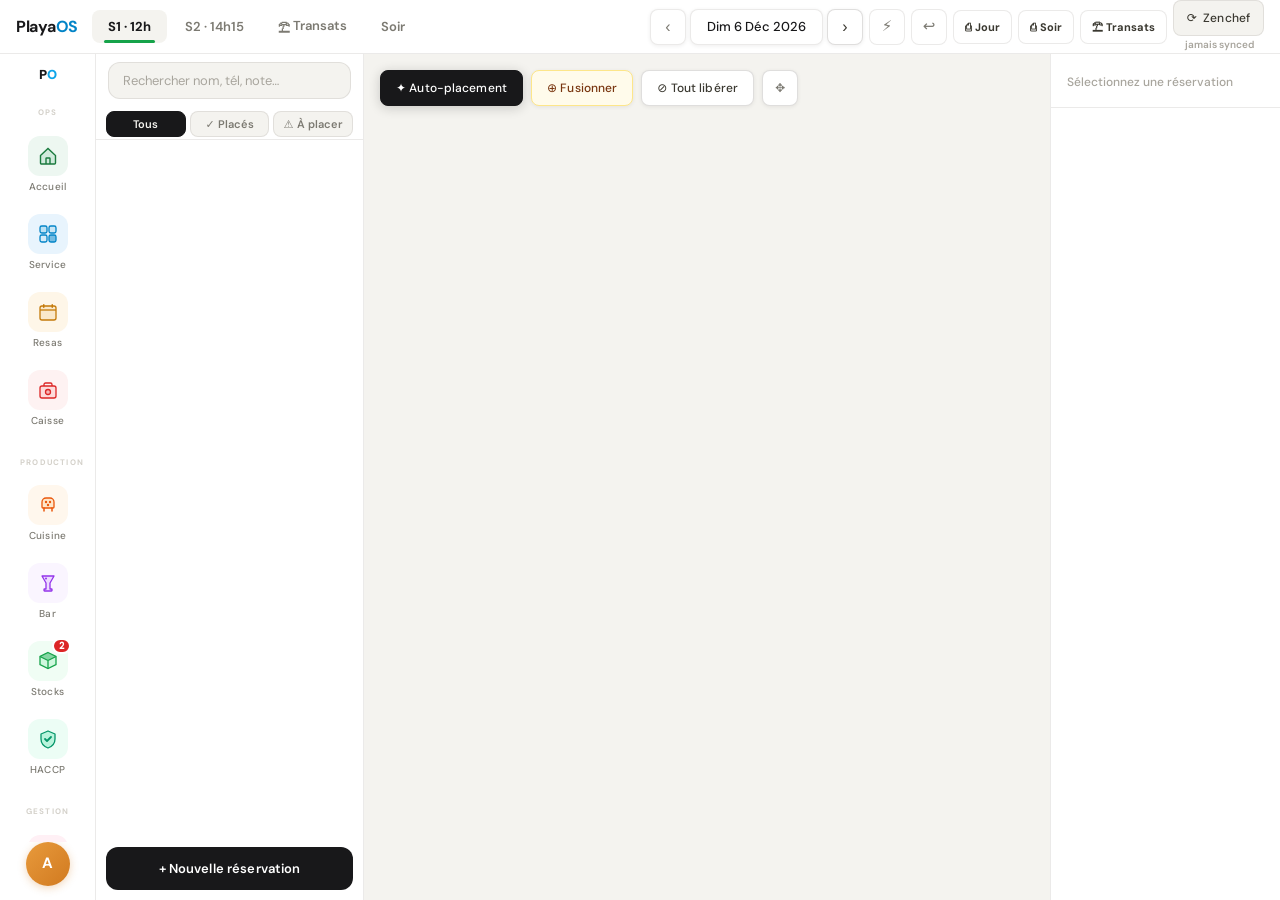
==== commit 9e36a140: "feat: Brigade Admin back-office + Brigade rename - Add docs/admin.html: Brigade Admin back-office (d" ====
--- a/index.html
+++ b/index.html
@@ -5,7 +5,7 @@
 <meta name="viewport" content="width=device-width, initial-scale=1.0, maximum-scale=1.0, user-scalable=no">
 <meta name="apple-mobile-web-app-capable" content="yes">
 <meta name="apple-mobile-web-app-status-bar-style" content="default">
-<title>Playa OS</title>
+<title>Brigade</title>
 
 <!-- Design tokens (variables CSS) -->
 <link rel="stylesheet" href="css/tokens.css">
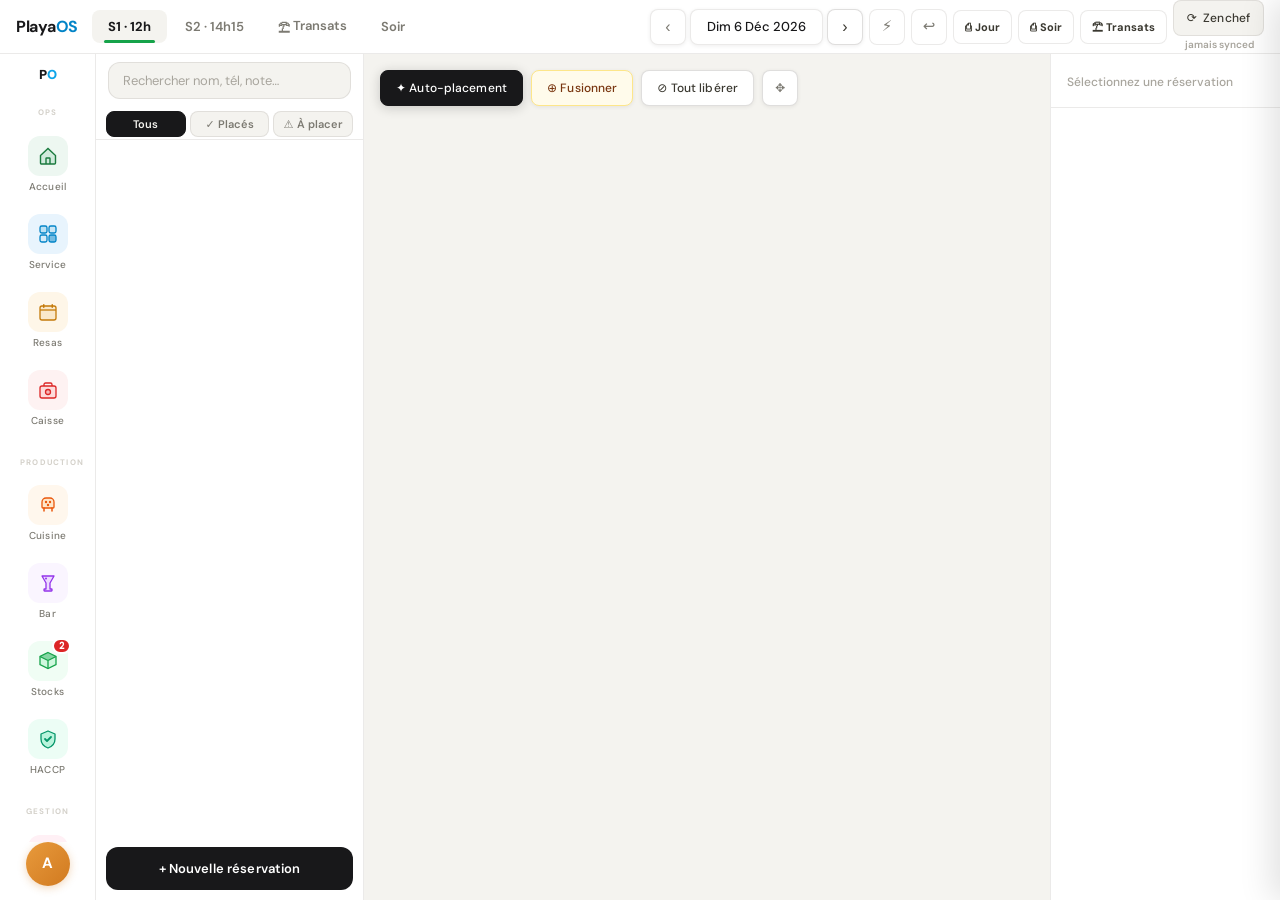
==== commit ca10c825: "feat: remplace mode Rush par l'Assistant drawer permanent - Supprime le mode Rush full-screen (overl" ====
--- a/index.html
+++ b/index.html
@@ -35,7 +35,7 @@
       <button onclick="changeDate(1)" style="width:36px;height:36px;border:0.5px solid var(--sep2);background:var(--card);cursor:pointer;font-size:16px;color:var(--t2);border-radius:var(--r-sm);display:flex;align-items:center;justify-content:center;box-shadow:var(--shadow)">›</button>
     </div>
     <div id="service-top-btns" style="display:flex;gap:6px;align-items:center">
-      <div class="ib" id="rush-btn" onclick="toggleRushMode()" title="Mode Rush">⚡</div>
+      <div class="ib" id="assist-btn" onclick="toggleAssistant()" title="Assistant"><span id="assist-badge-cnt" class="ab-cnt" style="display:none">0</span>⚡</div>
       <div class="ib" onclick="doUndo()" title="Annuler">↩</div>
       <button onclick="printServiceSheet()" title="Plan de salle Jour (S1+S2)" style="height:34px;padding:0 11px;border:1px solid var(--sep);border-radius:var(--r-sm);background:var(--card);font-size:11px;font-weight:700;color:var(--t2);cursor:pointer;display:flex;align-items:center;gap:5px;font-family:inherit;white-space:nowrap;transition:all .15s" onmouseenter="this.style.borderColor='var(--t3)';this.style.color='var(--t1)'" onmouseleave="this.style.borderColor='var(--sep)';this.style.color='var(--t2)'">⎙ Jour</button>
       <button onclick="printSoirSheet()" title="Plan de salle Soir" style="height:34px;padding:0 11px;border:1px solid var(--sep);border-radius:var(--r-sm);background:var(--card);font-size:11px;font-weight:700;color:var(--t2);cursor:pointer;display:flex;align-items:center;gap:5px;font-family:inherit;white-space:nowrap;transition:all .15s" onmouseenter="this.style.borderColor='var(--t3)';this.style.color='var(--t1)'" onmouseleave="this.style.borderColor='var(--sep)';this.style.color='var(--t2)'">⎙ Soir</button>
@@ -49,7 +49,6 @@
   <div id="zc-load-bar" style="position:absolute;bottom:0;left:0;width:0;height:3px;background:var(--blue);border-radius:0;transition:width .35s ease;pointer-events:none;display:none"></div>
 </div>
 
-<div id="rush-banner" onclick="toggleRushMode()">⚡ MODE RUSH ACTIF — Tap pour revenir à la vue normale</div>
 
 <div id="os-shell">
 
@@ -249,15 +248,25 @@
   </div>
 </div>
 
-<!-- RUSH OVERLAY -->
-<div id="rush-overlay">
-  <div class="ro-header">
-    <div class="ro-title">⚡ Mode Rush — <span id="ro-tab-label">Service 1</span></div>
-    <button class="ro-close" onclick="toggleRushMode()">Quitter le rush</button>
-  </div>
-  <div class="ro-body">
-    <div class="ro-left" id="ro-floor"></div>
-    <div class="ro-right" id="ro-resas"></div>
+<!-- ASSISTANT DRAWER -->
+<div id="assist-backdrop" onclick="closeAssistant()"></div>
+<div id="assist-drawer">
+  <div class="ad-header">
+    <span class="ad-title">⚡ Assistant</span>
+    <button class="ad-close" onclick="closeAssistant()">✕</button>
+  </div>
+  <div class="ad-incidents">
+    <button class="ad-inc-btn" onclick="assistIncident('noshow')">🚫 No-show</button>
+    <button class="ad-inc-btn" onclick="assistIncident('wrong_day')">📅 Mauvais jour</button>
+    <button class="ad-inc-btn" onclick="assistIncident('table_down')">🪑 Table HS</button>
+    <button class="ad-inc-btn" onclick="assistIncident('staff_down')">👤 Effectif ↓</button>
+    <button class="ad-inc-btn" onclick="assistIncident('delay')">⏰ Retard</button>
+    <button class="ad-inc-btn ad-inc-danger" onclick="assistIncident('power')">⚡ Panne</button>
+  </div>
+  <div id="ad-body" class="ad-body"></div>
+  <!-- Panel incidents (overlay interne) -->
+  <div class="ro-panel" id="ro-panel">
+    <div class="ro-panel-box" id="ro-panel-box"></div>
   </div>
 </div>
 
@@ -342,7 +351,7 @@
     <div style="font-size:18px;font-weight:800;margin-bottom:6px;color:var(--t1)">⬆ Importer depuis Zenchef</div>
     <div style="font-size:12px;color:var(--t3);margin-bottom:18px;line-height:1.6">
       Dans Zenchef → Zenbook → icône imprimante → <strong>CSV</strong><br>
-      Puis dépose le fichier ici. PlayaOS détecte automatiquement le service (S1, S2, Soir) selon l'heure de chaque réservation.
+      Puis dépose le fichier ici. Brigade détecte automatiquement le service (S1, S2, Soir) selon l'heure de chaque réservation.
     </div>
     <div id="drop-zone" style="border:2px dashed var(--pbd);border-radius:var(--r-lg);padding:28px;text-align:center;cursor:pointer;transition:all .15s;background:var(--pbg);margin-bottom:14px"
       onclick="document.getElementById('csv-input').click()"
--- a/css/app.css
+++ b/css/app.css
@@ -33,13 +33,13 @@
 .ib{width:36px;height:36px;border-radius:var(--r-sm);border:1px solid var(--sep);background:var(--card);display:flex;align-items:center;justify-content:center;cursor:pointer;font-size:15px;color:var(--t3);transition:all .15s;flex-shrink:0}
 .ib:hover{background:var(--bg);color:var(--t1);border-color:var(--t4)}
 .ib.active{background:var(--rbg);border-color:var(--rb);color:var(--rt)}
-.ib.rush-on{background:var(--red);border-color:var(--red);color:#fff}
-
-/* ══════════════════════════════════
-   RUSH BANNER
-══════════════════════════════════ */
-#rush-banner{display:none;background:var(--red);color:#fff;text-align:center;font-size:13px;font-weight:700;padding:8px;cursor:pointer;letter-spacing:.03em;flex-shrink:0}
-#rush-banner.on{display:block}
+/* ── Badge assistant (état neutre) ── */
+/* .ab-red/.ab-orange/.ab-yellow ajoutés dynamiquement */
+#assist-btn{position:relative}
+#assist-btn.ab-red{background:var(--rbg);border-color:var(--rb);color:var(--rt)}
+#assist-btn.ab-orange{background:var(--obg);border-color:var(--obd);color:var(--ot)}
+#assist-btn.ab-yellow{background:var(--ybg,#FEFCE8);border-color:var(--ybd,#FDE68A);color:var(--yt,#92400E)}
+.ab-cnt{position:absolute;top:-5px;right:-6px;background:var(--red);color:#fff;font-size:9px;font-weight:800;min-width:16px;height:16px;border-radius:20px;padding:0 4px;align-items:center;justify-content:center;line-height:1}
 
 /* ══════════════════════════════════
    LAYOUT OS
@@ -319,10 +319,14 @@
 .pill-green{background:var(--s1bg);border-color:var(--s1bd);color:var(--s1t)}
 .pill-blue{background:var(--rtbg);border-color:var(--rtbd);color:var(--rtt)}
 .pill-red{background:var(--rbg);border-color:var(--rb);color:var(--rt)}
-.pax-circle{display:flex;flex-direction:column;align-items:center;justify-content:center;width:56px;height:56px;border-radius:14px;border:1.5px solid;flex-shrink:0;transition:transform .15s}
+.pax-circle{display:flex;flex-direction:column;align-items:center;justify-content:center;width:62px;height:62px;border-radius:14px;border:1.5px solid;flex-shrink:0;transition:transform .15s;gap:1px}
 .pax-circle:hover{transform:scale(1.05)}
 .pax-c-label{font-size:9px;font-weight:800;letter-spacing:.06em;line-height:1;text-transform:uppercase}
 .pax-c-val{font-size:20px;font-weight:700;line-height:1.1;font-family:'DM Mono',monospace}
+.pax-c-sub{font-size:9px;font-weight:600;line-height:1;opacity:.7}
+/* capacité service : surcharge couleur quand on approche/dépasse 70 PAX */
+.pax-warn{background:var(--obg)!important;border-color:var(--obd)!important;color:var(--ot)!important}
+.pax-full{background:var(--rbg)!important;border-color:var(--rb)!important;color:var(--rt)!important}
 .pax-s1{background:var(--s1bg);border-color:var(--s1bd);color:var(--s1t)}
 .pax-s2{background:var(--s2bg);border-color:var(--s2bd);color:var(--s2t)}
 .pax-rt{background:var(--rtbg);border-color:var(--rtbd);color:var(--rtt)}
@@ -504,46 +508,60 @@
 .ps-reset{background:var(--rbg);border-color:var(--rb);color:var(--rt)}
 
 /* ══════════════════════════════════
-   RUSH MODE OVERLAY
-══════════════════════════════════ */
-#rush-overlay{
-  display:none;position:fixed;inset:0;
-  background:var(--card);z-index:150;
-  flex-direction:column;overflow:hidden;
-}
-#rush-overlay.on{display:flex}
-.ro-header{background:var(--t1);padding:14px 18px;display:flex;align-items:center;justify-content:space-between;flex-shrink:0}
-.ro-title{font-size:18px;font-weight:800;color:#fff;letter-spacing:-.2px}
-.ro-close{padding:6px 16px;border-radius:var(--r-sm);background:rgba(255,255,255,0.2);color:#fff;font-size:13px;font-weight:700;border:none;cursor:pointer;font-family:inherit}
-.ro-body{display:flex;flex:1;overflow:hidden}
-.ro-left{flex:1;overflow-y:auto;padding:14px}
-.ro-right{width:220px;background:var(--bg);border-left:0.5px solid var(--sep);overflow-y:auto;padding:10px}
-.ro-section-title{font-size:11px;font-weight:700;color:var(--t3);text-transform:uppercase;letter-spacing:.08em;margin-bottom:10px;margin-top:14px}
-.ro-section-title:first-child{margin-top:0}
-.ro-tbl-grid{display:flex;flex-wrap:wrap;gap:10px;margin-bottom:10px}
-.ro-tbl{
-  border-radius:var(--r-xl);border:1.5px solid var(--sep2);
-  background:var(--card2);width:82px;height:82px;
-  display:flex;flex-direction:column;align-items:center;justify-content:center;
-  cursor:pointer;text-align:center;padding:6px;position:relative;
-  transition:all .15s;
-}
-.ro-tbl:hover{border-color:var(--bbd);background:var(--bbg)}
-.ro-tbl.ro-occ{background:var(--gbg);border-color:var(--gb)}
-.ro-tbl.ro-urg{background:var(--rbg);border-color:var(--rb)}
-.ro-tbl-num{font-size:28px;font-weight:800;color:var(--t5);line-height:1}
-.ro-tbl.ro-occ .ro-tbl-num{font-size:21px;color:var(--gt)}
-.ro-tbl.ro-urg .ro-tbl-num{font-size:21px;color:var(--rt)}
-.ro-tbl-nm{font-size:10px;font-weight:700;color:var(--t1);overflow:hidden;text-overflow:ellipsis;white-space:nowrap;max-width:76px}
-.ro-pax-b{position:absolute;top:-7px;right:-7px;background:var(--green);color:#fff;font-size:11px;font-weight:800;border-radius:20px;padding:2px 7px;border:2.5px solid var(--card);pointer-events:none}
-.ro-pax-b.u{background:var(--red)}
-.ro-rc{border-radius:var(--r);padding:10px 12px;margin-bottom:6px;background:var(--card);border:0.5px solid var(--sep);cursor:pointer;transition:all .14s}
-.ro-rc:hover{border-color:var(--sep2)}
-.ro-rc.ro-rc-placed{background:var(--gbg);border-color:var(--gb)}
-.ro-rc.ro-rc-urgent{background:var(--rbg);border-color:var(--rb)}
-.ro-rc-name{font-size:14px;font-weight:800;color:var(--t1)}
-.ro-rc-info{font-size:12px;color:var(--t3);margin-top:2px}
-.ro-rc-tag{font-size:11px;font-weight:700;color:var(--gt);margin-top:2px}
+   ASSISTANT DRAWER
+══════════════════════════════════ */
+#assist-backdrop{display:none;position:fixed;inset:0;background:rgba(0,0,0,.35);z-index:148}
+#assist-backdrop.open{display:block}
+#assist-drawer{position:fixed;top:0;right:0;bottom:0;width:min(400px,96vw);background:var(--card);z-index:149;display:flex;flex-direction:column;transform:translateX(100%);transition:transform .22s cubic-bezier(.4,0,.2,1);border-left:0.5px solid var(--sep2);box-shadow:-8px 0 32px rgba(0,0,0,.12)}
+#assist-drawer.open{transform:translateX(0)}
+.ad-header{background:var(--bg);padding:14px 16px;display:flex;align-items:center;border-bottom:0.5px solid var(--sep2);flex-shrink:0}
+.ad-title{font-size:15px;font-weight:800;color:var(--t1);flex:1}
+.ad-close{background:transparent;border:none;font-size:18px;color:var(--t3);cursor:pointer;padding:4px 8px;border-radius:var(--r-sm);font-family:inherit}
+.ad-close:hover{background:var(--card2);color:var(--t1)}
+.ad-incidents{padding:10px 12px;display:flex;flex-wrap:wrap;gap:5px;border-bottom:0.5px solid var(--sep2);flex-shrink:0;background:var(--bg)}
+.ad-inc-btn{padding:5px 11px;border-radius:20px;font-size:11px;font-weight:700;border:1px solid var(--sep2);background:var(--card);color:var(--t2);cursor:pointer;font-family:inherit;transition:all .15s}
+.ad-inc-btn:hover{border-color:var(--blue);color:var(--blue);background:var(--bbg)}
+.ad-inc-danger{border-color:var(--rb)!important;color:var(--rt)!important}
+.ad-inc-danger:hover{background:var(--rbg)!important}
+.ad-body{flex:1;overflow-y:auto;padding:12px}
+.ad-empty{font-size:14px;color:var(--t3);text-align:center;padding:32px 0;line-height:1.6}
+.ad-alert{border-radius:var(--r);padding:10px 12px;margin-bottom:8px;border:1.5px solid}
+.ad-danger{background:var(--rbg);border-color:var(--rb)}
+.ad-warn{background:var(--obg);border-color:var(--obd)}
+.ad-info{background:var(--bbg);border-color:var(--bbd)}
+.ad-resolved{background:var(--card2);border-color:var(--sep);opacity:.5;padding:7px 10px;margin-bottom:4px}
+.ad-msg{font-size:13px;font-weight:700;color:var(--t1);margin-bottom:7px}
+.ad-resolved .ad-msg{font-size:12px;font-weight:600;color:var(--t3);margin-bottom:0}
+.ad-actions{display:flex;gap:5px;flex-wrap:wrap}
+.ad-act{padding:4px 10px;border-radius:20px;font-size:11px;font-weight:700;background:var(--bbg);border:1.5px solid var(--bbd);color:var(--bt);cursor:pointer;font-family:inherit;transition:all .15s}
+.ad-act:hover{background:var(--blue);color:#fff;border-color:var(--blue)}
+.ad-resolve-btn{background:var(--gbg)!important;border-color:var(--gb)!important;color:var(--gt)!important}
+.ad-resolved-title{font-size:10px;font-weight:800;color:var(--t4);text-transform:uppercase;letter-spacing:.09em;margin:12px 0 6px}
+/* Panel interne incidents (réutilisé) */
+.ro-panel{display:none;position:absolute;inset:0;background:rgba(0,0,0,.55);z-index:10;align-items:center;justify-content:center}
+.ro-panel-box{background:var(--card);border-radius:var(--r-xl);padding:22px;width:min(420px,92vw);max-height:85vh;overflow-y:auto;box-shadow:0 20px 60px rgba(0,0,0,.35)}
+.ro-panel-title{font-size:18px;font-weight:800;color:var(--t1);margin-bottom:4px}
+.ro-panel-subtitle{font-size:13px;color:var(--t3);margin-bottom:14px}
+.ro-panel-note{font-size:12px;color:var(--ot);background:var(--obg);border:1px solid var(--obd);border-radius:var(--r-sm);padding:6px 10px;margin-bottom:12px}
+.ro-panel-grid{display:flex;flex-wrap:wrap;gap:8px;margin-bottom:14px}
+.ro-panel-tbl{border-radius:var(--r);border:1.5px solid var(--sep2);background:var(--card2);width:64px;height:64px;display:flex;flex-direction:column;align-items:center;justify-content:center;cursor:pointer;transition:all .15s}
+.ro-panel-tbl:hover{background:var(--gbg);border-color:var(--gb)}
+.ro-panel-tbl-occ{background:var(--rbg);border-color:var(--rb)}
+.ro-panel-tbl-small{opacity:.45;cursor:default}
+.ro-panel-list{display:flex;flex-direction:column;gap:6px;margin-bottom:14px;max-height:300px;overflow-y:auto}
+.ro-panel-item{padding:10px 12px;border-radius:var(--r);background:var(--card2);border:0.5px solid var(--sep);cursor:pointer;transition:all .15s}
+.ro-panel-item:hover{background:var(--bbg);border-color:var(--bbd)}
+.ro-pi-name{font-size:14px;font-weight:800;color:var(--t1)}
+.ro-pi-info{font-size:11px;color:var(--t3);margin-top:2px}
+.ro-panel-btns{display:flex;gap:8px;flex-wrap:wrap;margin-bottom:14px}
+.ro-panel-btn{padding:10px 16px;border-radius:var(--r);font-size:14px;font-weight:700;background:var(--bbg);border:1.5px solid var(--bbd);color:var(--bt);cursor:pointer;font-family:inherit;flex:1;min-width:80px}
+.ro-panel-btn:hover{background:var(--blue);color:#fff;border-color:var(--blue)}
+.ro-panel-btn-danger{background:var(--rbg)!important;border-color:var(--rb)!important;color:var(--rt)!important}
+.ro-panel-search{width:100%;padding:10px 12px;border-radius:var(--r);border:1.5px solid var(--sep2);background:var(--card2);font-size:14px;font-family:inherit;color:var(--t1);margin-bottom:10px;box-sizing:border-box}
+.ro-panel-search:focus{outline:none;border-color:var(--blue)}
+.ro-panel-cancel{width:100%;padding:10px;border-radius:var(--r);background:transparent;border:1.5px solid var(--sep2);color:var(--t3);font-size:13px;font-weight:700;cursor:pointer;font-family:inherit;margin-top:4px}
+.ro-panel-cancel:hover{background:var(--card2)}
+.ro-panel-empty{font-size:13px;color:var(--t4);text-align:center;padding:16px 0}
 
 /* ══════════════════════════════════
    MODAL
@@ -769,4 +787,4 @@
 }
 
 /* PRINT */
-@media print{#topbar,#sidebar,#right-panel,#rush-overlay,.toolbar,.stats-bar,.legend-row,#bottom-tab-bar,#mobile-toggle-fab{display:none!important}#app{height:auto;display:block}#canvas{overflow:visible;padding:0;background:#fff;gap:8px}body{background:#fff}}
+@media print{#topbar,#sidebar,#right-panel,#assist-drawer,#assist-backdrop,.toolbar,.stats-bar,.legend-row,#bottom-tab-bar,#mobile-toggle-fab{display:none!important}#app{height:auto;display:block}#canvas{overflow:visible;padding:0;background:#fff;gap:8px}body{background:#fff}}
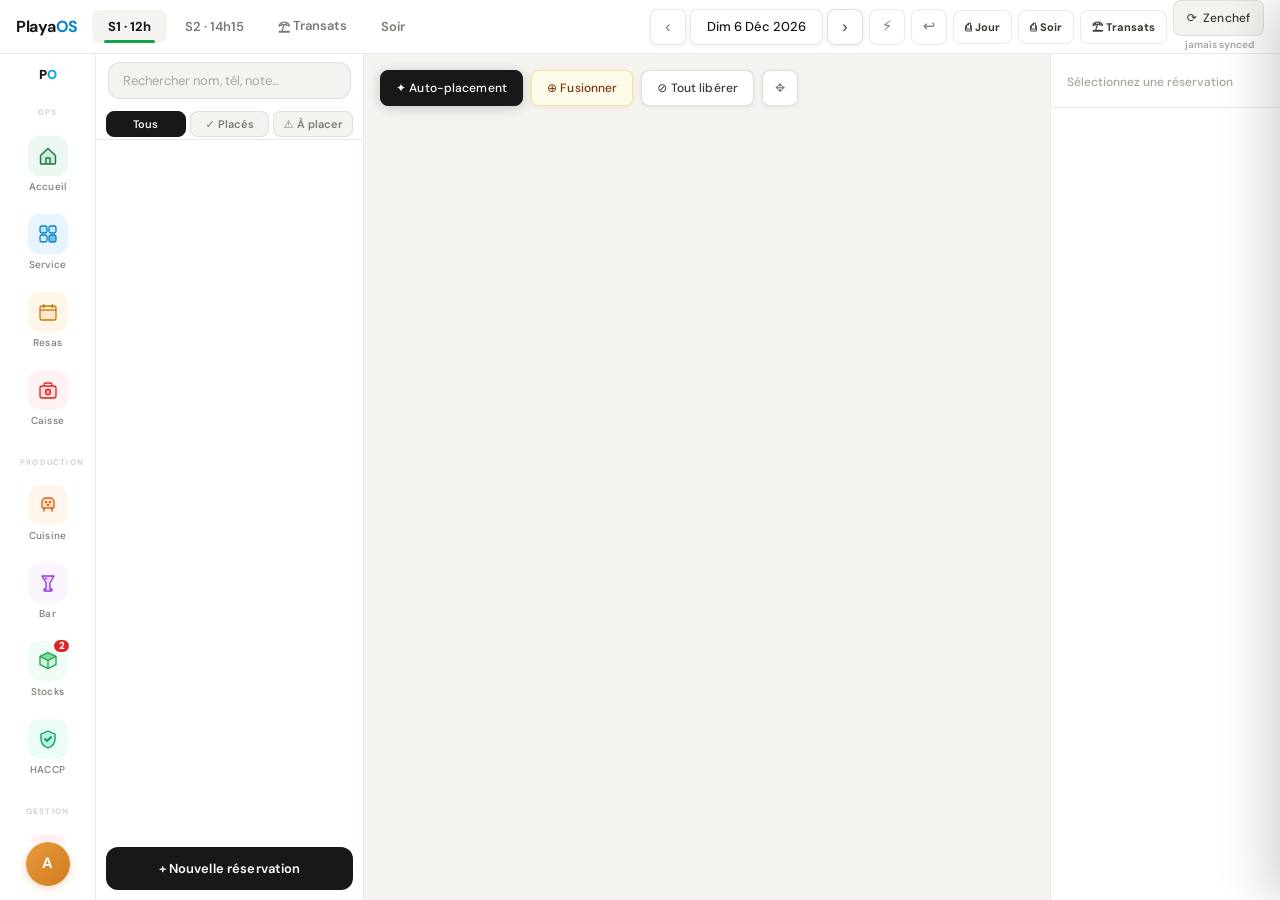
==== commit d922927b: "feat(assistant): recherche intelligente + plan de salle compact - Barre de recherche : nom client, "" ====
--- a/index.html
+++ b/index.html
@@ -254,6 +254,9 @@
   <div class="ad-header">
     <span class="ad-title">⚡ Assistant</span>
     <button class="ad-close" onclick="closeAssistant()">✕</button>
+  </div>
+  <div class="ad-search-wrap">
+    <input id="assist-search" class="ad-search" type="search" placeholder="Chercher client, table, retard, vip, libre…" oninput="renderAssistDrawer()" autocomplete="off" autocorrect="off" spellcheck="false">
   </div>
   <div class="ad-incidents">
     <button class="ad-inc-btn" onclick="assistIncident('noshow')">🚫 No-show</button>
--- a/css/app.css
+++ b/css/app.css
@@ -508,35 +508,100 @@
 .ps-reset{background:var(--rbg);border-color:var(--rb);color:var(--rt)}
 
 /* ══════════════════════════════════
-   ASSISTANT DRAWER
-══════════════════════════════════ */
-#assist-backdrop{display:none;position:fixed;inset:0;background:rgba(0,0,0,.35);z-index:148}
+   ASSISTANT — Centre de commandement
+══════════════════════════════════ */
+#assist-backdrop{display:none;position:fixed;inset:0;background:rgba(0,0,0,.4);z-index:148}
 #assist-backdrop.open{display:block}
-#assist-drawer{position:fixed;top:0;right:0;bottom:0;width:min(400px,96vw);background:var(--card);z-index:149;display:flex;flex-direction:column;transform:translateX(100%);transition:transform .22s cubic-bezier(.4,0,.2,1);border-left:0.5px solid var(--sep2);box-shadow:-8px 0 32px rgba(0,0,0,.12)}
+#assist-drawer{position:fixed;top:0;right:0;bottom:0;width:min(720px,100vw);background:var(--card);z-index:149;display:flex;flex-direction:column;transform:translateX(100%);transition:transform .22s cubic-bezier(.4,0,.2,1);border-left:0.5px solid var(--sep2);box-shadow:-12px 0 48px rgba(0,0,0,.18)}
 #assist-drawer.open{transform:translateX(0)}
-.ad-header{background:var(--bg);padding:14px 16px;display:flex;align-items:center;border-bottom:0.5px solid var(--sep2);flex-shrink:0}
+/* Header */
+.ad-header{background:var(--bg);padding:12px 16px;display:flex;align-items:center;gap:10px;border-bottom:0.5px solid var(--sep2);flex-shrink:0}
 .ad-title{font-size:15px;font-weight:800;color:var(--t1);flex:1}
-.ad-close{background:transparent;border:none;font-size:18px;color:var(--t3);cursor:pointer;padding:4px 8px;border-radius:var(--r-sm);font-family:inherit}
+.ad-close{background:transparent;border:none;font-size:18px;color:var(--t3);cursor:pointer;padding:4px 8px;border-radius:var(--r-sm);font-family:inherit;line-height:1}
 .ad-close:hover{background:var(--card2);color:var(--t1)}
-.ad-incidents{padding:10px 12px;display:flex;flex-wrap:wrap;gap:5px;border-bottom:0.5px solid var(--sep2);flex-shrink:0;background:var(--bg)}
-.ad-inc-btn{padding:5px 11px;border-radius:20px;font-size:11px;font-weight:700;border:1px solid var(--sep2);background:var(--card);color:var(--t2);cursor:pointer;font-family:inherit;transition:all .15s}
+/* Barre de recherche */
+.ad-search-wrap{padding:10px 14px;border-bottom:0.5px solid var(--sep2);flex-shrink:0;background:var(--bg)}
+.ad-search{width:100%;padding:10px 14px;border-radius:var(--r);border:1.5px solid var(--sep2);background:var(--card);font-size:14px;font-family:inherit;color:var(--t1);box-sizing:border-box;outline:none;transition:border-color .15s}
+.ad-search:focus{border-color:var(--blue)}
+/* Incidents rapides */
+.ad-incidents{padding:8px 14px;display:flex;flex-wrap:wrap;gap:5px;border-bottom:0.5px solid var(--sep2);flex-shrink:0;background:var(--bg)}
+.ad-inc-btn{padding:5px 10px;border-radius:20px;font-size:11px;font-weight:700;border:1px solid var(--sep2);background:var(--card);color:var(--t2);cursor:pointer;font-family:inherit;transition:all .15s;white-space:nowrap}
 .ad-inc-btn:hover{border-color:var(--blue);color:var(--blue);background:var(--bbg)}
 .ad-inc-danger{border-color:var(--rb)!important;color:var(--rt)!important}
 .ad-inc-danger:hover{background:var(--rbg)!important}
-.ad-body{flex:1;overflow-y:auto;padding:12px}
-.ad-empty{font-size:14px;color:var(--t3);text-align:center;padding:32px 0;line-height:1.6}
-.ad-alert{border-radius:var(--r);padding:10px 12px;margin-bottom:8px;border:1.5px solid}
+/* Corps */
+.ad-body{flex:1;overflow-y:auto;padding:0}
+/* Colonnes */
+.ad-cols{display:flex;height:100%;min-height:0}
+.ad-col-left{width:260px;flex-shrink:0;border-right:0.5px solid var(--sep2);padding:14px;overflow-y:auto}
+.ad-col-right{flex:1;padding:14px;overflow-y:auto}
+.ad-col-title{font-size:10px;font-weight:800;color:var(--t3);text-transform:uppercase;letter-spacing:.09em;margin-bottom:10px;display:flex;align-items:center;gap:6px}
+.ad-cnt-badge{background:var(--red);color:#fff;font-size:9px;font-weight:800;padding:1px 6px;border-radius:20px}
+.ad-empty{font-size:13px;color:var(--t3);text-align:center;padding:28px 0;line-height:1.6}
+.ad-empty-sm{font-size:12px;color:var(--t4);padding:8px 0;line-height:1.5}
+/* Alertes */
+.ad-alert{border-radius:var(--r);padding:9px 11px;margin-bottom:7px;border:1.5px solid}
 .ad-danger{background:var(--rbg);border-color:var(--rb)}
 .ad-warn{background:var(--obg);border-color:var(--obd)}
 .ad-info{background:var(--bbg);border-color:var(--bbd)}
-.ad-resolved{background:var(--card2);border-color:var(--sep);opacity:.5;padding:7px 10px;margin-bottom:4px}
-.ad-msg{font-size:13px;font-weight:700;color:var(--t1);margin-bottom:7px}
-.ad-resolved .ad-msg{font-size:12px;font-weight:600;color:var(--t3);margin-bottom:0}
-.ad-actions{display:flex;gap:5px;flex-wrap:wrap}
-.ad-act{padding:4px 10px;border-radius:20px;font-size:11px;font-weight:700;background:var(--bbg);border:1.5px solid var(--bbd);color:var(--bt);cursor:pointer;font-family:inherit;transition:all .15s}
+.ad-msg{font-size:12px;font-weight:700;color:var(--t1);margin-bottom:6px;line-height:1.3}
+.ad-actions{display:flex;gap:4px;flex-wrap:wrap}
+.ad-act{padding:3px 9px;border-radius:20px;font-size:11px;font-weight:700;background:var(--bbg);border:1.5px solid var(--bbd);color:var(--bt);cursor:pointer;font-family:inherit;transition:all .15s}
 .ad-act:hover{background:var(--blue);color:#fff;border-color:var(--blue)}
 .ad-resolve-btn{background:var(--gbg)!important;border-color:var(--gb)!important;color:var(--gt)!important}
-.ad-resolved-title{font-size:10px;font-weight:800;color:var(--t4);text-transform:uppercase;letter-spacing:.09em;margin:12px 0 6px}
+/* Plan de salle */
+.af-legend{display:flex;gap:8px;margin-bottom:10px}
+.af-leg{font-size:9px;font-weight:700;color:var(--t3);display:flex;align-items:center;gap:4px}
+.af-leg::before{content:'';display:inline-block;width:10px;height:10px;border-radius:3px}
+.af-leg-free::before{background:var(--card2);border:1px solid var(--sep2)}
+.af-leg-occ::before{background:var(--gbg);border:1px solid var(--gb)}
+.af-leg-late::before{background:var(--rbg);border:1px solid var(--rb)}
+.af-group-label{font-size:9px;font-weight:800;color:var(--t4);text-transform:uppercase;letter-spacing:.08em;margin:8px 0 5px}
+.af-grid{display:flex;flex-wrap:wrap;gap:5px;margin-bottom:4px}
+.af-tbl{width:52px;height:52px;border-radius:var(--r-sm);border:1.5px solid var(--sep2);background:var(--card2);display:flex;flex-direction:column;align-items:center;justify-content:center;cursor:pointer;transition:all .15s;text-align:center;position:relative;overflow:hidden}
+.af-tbl:hover{border-color:var(--blue);transform:scale(1.05)}
+.af-tbl-free{background:var(--card2);border-color:var(--sep2)}
+.af-tbl-occ{background:var(--gbg);border-color:var(--gb)}
+.af-tbl-late{background:var(--rbg);border-color:var(--rb);animation:af-pulse 1.5s ease-in-out infinite}
+.af-tbl-vip{box-shadow:0 0 0 2px gold}
+.af-tbl-num{font-size:14px;font-weight:800;color:var(--t1);line-height:1}
+.af-tbl-name{font-size:8px;font-weight:700;color:var(--t2);overflow:hidden;text-overflow:ellipsis;white-space:nowrap;max-width:46px;line-height:1}
+.af-tbl-cap{font-size:8px;color:var(--t4);line-height:1}
+.af-tbl-pax{font-size:8px;font-weight:600;color:var(--t3);line-height:1}
+.af-tbl-vip-dot{position:absolute;top:1px;right:2px;font-size:7px;line-height:1}
+@keyframes af-pulse{0%,100%{opacity:1}50%{opacity:.65}}
+.af-unplaced-bar{margin-top:10px;padding:8px 10px;background:var(--obg);border:1px solid var(--obd);border-radius:var(--r);display:flex;align-items:center;justify-content:space-between;gap:8px}
+.af-unplaced-cnt{font-size:12px;font-weight:700;color:var(--ot)}
+.af-autoplace-btn{padding:5px 12px;border-radius:var(--r-sm);background:var(--blue);color:#fff;border:none;font-size:11px;font-weight:700;cursor:pointer;font-family:inherit}
+/* Résultats recherche */
+.arc-card{border-radius:var(--r);padding:12px 13px;margin-bottom:8px;border:1.5px solid var(--sep2);background:var(--card2)}
+.arc-ok{border-color:var(--gb);background:var(--gbg)}
+.arc-warn{border-color:var(--obd);background:var(--obg)}
+.arc-danger{border-color:var(--rb);background:var(--rbg)}
+.arc-ns{opacity:.45}
+.arc-top{display:flex;align-items:center;gap:8px;margin-bottom:4px}
+.arc-name{font-size:15px;font-weight:800;color:var(--t1);flex:1}
+.arc-pax{font-size:11px;font-weight:700;color:var(--t2);background:var(--card);border:0.5px solid var(--sep2);border-radius:20px;padding:1px 8px}
+.arc-status{font-size:11px;font-weight:700;color:var(--t3)}
+.arc-warn .arc-status,.arc-danger .arc-status{color:var(--rt);font-weight:800}
+.arc-comment{font-size:12px;color:var(--t3);margin-bottom:6px;font-style:italic}
+.arc-tags{display:flex;flex-wrap:wrap;gap:4px;margin-bottom:6px}
+.arc-tag{font-size:10px;font-weight:700;padding:1px 7px;border-radius:20px;background:var(--bbg);border:1px solid var(--bbd);color:var(--bt)}
+.arc-acts{display:flex;gap:6px;flex-wrap:wrap}
+.arc-btn{padding:6px 13px;border-radius:var(--r-sm);font-size:12px;font-weight:700;cursor:pointer;border:none;font-family:inherit;transition:all .15s}
+.arc-btn-primary{background:var(--blue);color:#fff}
+.arc-btn-primary:hover{opacity:.85}
+.arc-btn{background:var(--card);border:1px solid var(--sep2);color:var(--t1)}
+.arc-btn:hover{border-color:var(--blue);color:var(--blue)}
+.arc-btn-ns{background:var(--rbg)!important;border:1px solid var(--rb)!important;color:var(--rt)!important}
+.arc-free-title{font-size:11px;font-weight:700;color:var(--t2);margin-bottom:8px}
+.arc-free-grid{display:flex;flex-wrap:wrap;gap:6px}
+.arc-free-tbl{width:60px;height:60px;border-radius:var(--r);border:1.5px solid var(--gb);background:var(--gbg);display:flex;flex-direction:column;align-items:center;justify-content:center;cursor:pointer;transition:all .15s}
+.arc-free-tbl:hover{background:var(--green,#16A34A);border-color:var(--green,#16A34A)}
+.arc-free-tbl:hover .arc-free-num,.arc-free-tbl:hover .arc-free-cap{color:#fff}
+.arc-free-num{font-size:18px;font-weight:800;color:var(--t1);line-height:1}
+.arc-free-cap{font-size:9px;color:var(--t3)}
+.arc-free-tag{font-size:9px;line-height:1}
 /* Panel interne incidents (réutilisé) */
 .ro-panel{display:none;position:absolute;inset:0;background:rgba(0,0,0,.55);z-index:10;align-items:center;justify-content:center}
 .ro-panel-box{background:var(--card);border-radius:var(--r-xl);padding:22px;width:min(420px,92vw);max-height:85vh;overflow-y:auto;box-shadow:0 20px 60px rgba(0,0,0,.35)}
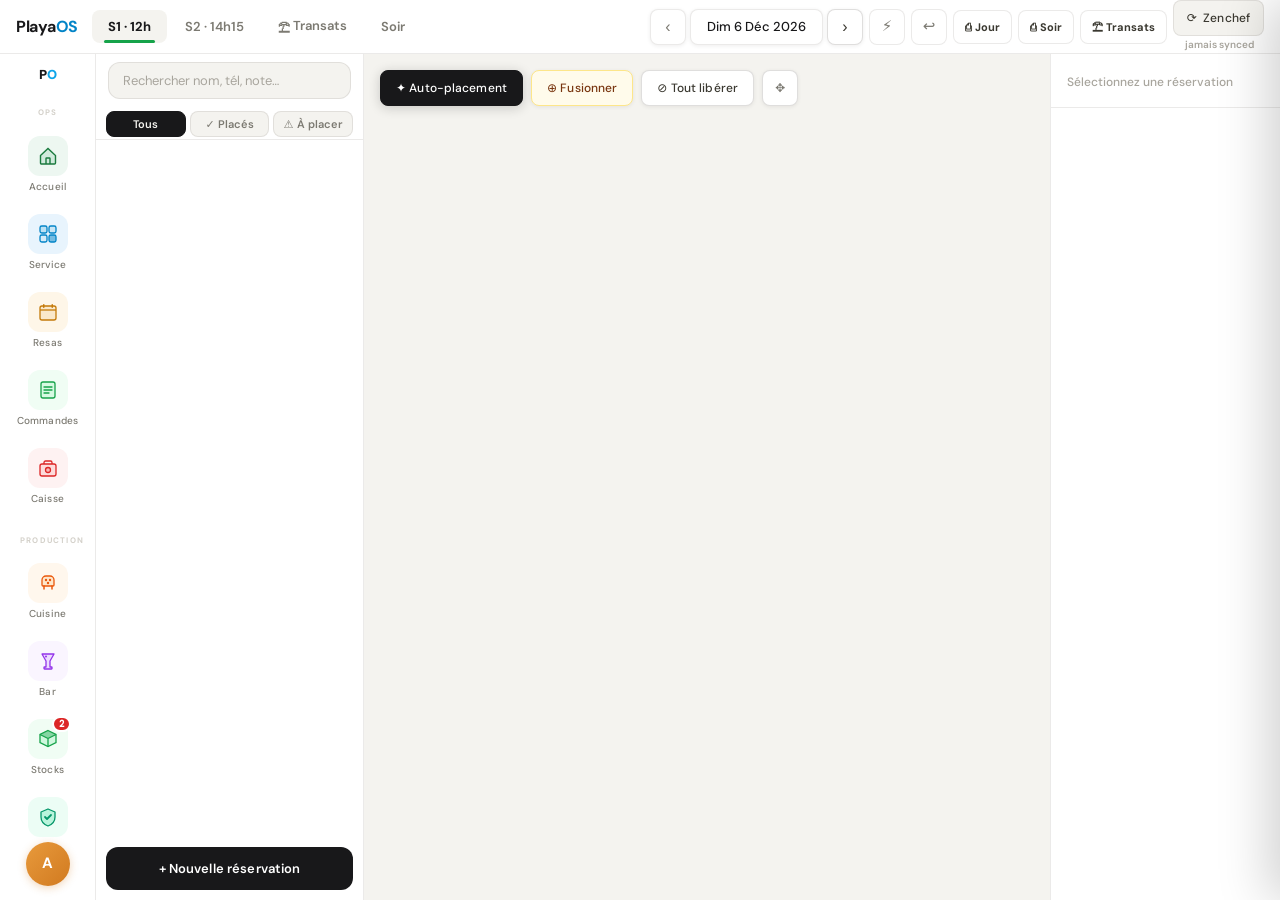
==== commit ad03948d: "feat(commandes): module prise de commande table-side - Grille des tables avec statut en cours / tota" ====
--- a/index.html
+++ b/index.html
@@ -83,6 +83,13 @@
       <span class="osni-name">Resas</span>
     </button>
 
+    <button class="osni" id="osni-commandes" onclick="goModule('commandes')">
+      <div class="osni-icon" style="background:#F0FDF4">
+        <svg width="22" height="22" viewBox="0 0 22 22" fill="none"><rect x="4" y="3" width="14" height="16" rx="2" fill="#BBF7D0" fill-opacity=".5" stroke="#16A34A" stroke-width="1.3"/><path d="M7 8h8M7 11h8M7 14h5" stroke="#16A34A" stroke-width="1.3" stroke-linecap="round"/></svg>
+      </div>
+      <span class="osni-name">Commandes</span>
+    </button>
+
     <button class="osni" id="osni-caisse" onclick="goModule('caisse')">
       <div class="osni-icon" style="background:#FEF2F2">
         <svg width="22" height="22" viewBox="0 0 22 22" fill="none"><rect x="3" y="7" width="16" height="12" rx="2" fill="#FCA5A5" fill-opacity=".3" stroke="#DC2626" stroke-width="1.3"/><path d="M7 7V5.5C7 4.67 7.67 4 8.5 4H13.5C14.33 4 15 4.67 15 5.5V7" stroke="#DC2626" stroke-width="1.3" fill="none"/><circle cx="11" cy="13" r="2.5" stroke="#DC2626" stroke-width="1.3" fill="#DC2626" fill-opacity=".2"/></svg>
@@ -404,6 +411,7 @@
 <!-- Service : rendu plan de salle -->
 <script src="js/render.js"></script>
 <script src="js/placement.js"></script>
+<script src="js/menu.js"></script>
 <script src="js/rush.js"></script>
 <script src="js/modal.js"></script>
 <script src="js/export.js"></script>
@@ -415,6 +423,7 @@
 <script src="js/modules/stocks.js"></script>
 <script src="js/modules/analyse.js"></script>
 <script src="js/modules/ai.js"></script>
+<script src="js/modules/commandes.js"></script>
 <script src="js/modules/caisse.js"></script>
 <script src="js/modules/prestataires.js"></script>
 <script src="js/modules/cuisine.js"></script>
--- a/css/app.css
+++ b/css/app.css
@@ -594,6 +594,35 @@
 .arc-btn{background:var(--card);border:1px solid var(--sep2);color:var(--t1)}
 .arc-btn:hover{border-color:var(--blue);color:var(--blue)}
 .arc-btn-ns{background:var(--rbg)!important;border:1px solid var(--rb)!important;color:var(--rt)!important}
+/* ── Recommandations menu dans les cartes allergie/régime ── */
+.arc-recos{margin-top:10px;padding-top:10px;border-top:1px solid var(--sep2);display:flex;flex-wrap:wrap;gap:5px;align-items:center}
+.arc-reco-tags{width:100%;display:flex;flex-wrap:wrap;gap:4px;margin-bottom:4px}
+.arc-reco-tag{font-size:10px;font-weight:700;padding:2px 7px;border-radius:20px}
+.arc-reco-tag-al{background:var(--rbg);color:var(--rt);border:1px solid var(--rb)}
+.arc-reco-tag-rg{background:var(--gbg);color:var(--green,#15803D);border:1px solid var(--gb)}
+.arc-reco-label{font-size:10px;font-weight:700;color:var(--t3);width:100%;margin-bottom:2px}
+.arc-reco-chip{font-size:10px;font-weight:600;padding:3px 8px;border-radius:20px;white-space:nowrap}
+.arc-reco-ok{background:var(--gbg);color:var(--green,#15803D);border:1px solid var(--gb)}
+.arc-reco-adapt{background:var(--amber-bg,#FEF3C7);color:var(--amber,#B45309);border:1px solid var(--amber-bd,#FDE68A);cursor:help}
+.arc-reco-none{background:var(--rbg);color:var(--rt);border:1px solid var(--rb);font-size:10px;padding:3px 8px;border-radius:20px}
+.arc-reco-more{margin-left:auto;font-size:10px;font-weight:700;color:var(--blue,#2563EB);background:none;border:none;cursor:pointer;padding:0;text-decoration:underline}
+/* ── Panel recommandations ── */
+.mr-constraints{display:flex;flex-wrap:wrap;gap:5px;margin-bottom:12px}
+.mr-tag{font-size:11px;font-weight:700;padding:3px 9px;border-radius:20px}
+.mr-tag-allergen{background:var(--rbg);color:var(--rt);border:1px solid var(--rb)}
+.mr-tag-regime{background:var(--gbg);color:var(--green,#15803D);border:1px solid var(--gb)}
+.mr-list{max-height:60vh;overflow-y:auto;padding-top:4px}
+.mr-section-title{font-size:10px;font-weight:800;text-transform:uppercase;letter-spacing:.08em;color:var(--green,#15803D);margin:12px 0 6px}
+.mr-adapt-title{color:var(--amber,#B45309)}
+.mr-dish{display:flex;align-items:baseline;gap:8px;padding:6px 0;border-bottom:1px solid var(--sep2)}
+.mr-dish:last-child{border-bottom:none}
+.mr-cat{font-size:9px;font-weight:700;color:var(--t3);text-transform:uppercase;letter-spacing:.06em;width:60px;flex-shrink:0}
+.mr-name{font-size:13px;font-weight:600;color:var(--t1);flex:1}
+.mr-remove{font-size:11px;color:var(--amber,#B45309);font-style:italic;text-align:right;max-width:140px}
+.mr-empty{font-size:12px;color:var(--t3);padding:12px 0;text-align:center}
+.arc-results-header{font-size:11px;font-weight:700;color:var(--t2);margin-bottom:8px;text-transform:uppercase;letter-spacing:.06em}
+.arc-action-banner{background:var(--amber-bg,#FEF3C7);border:1.5px solid var(--amber,#F59E0B);border-radius:var(--r);padding:14px 16px;margin-bottom:8px}
+.arc-action-banner .arc-action-title{font-weight:700;font-size:14px;color:var(--t1);margin-bottom:10px}
 .arc-free-title{font-size:11px;font-weight:700;color:var(--t2);margin-bottom:8px}
 .arc-free-grid{display:flex;flex-wrap:wrap;gap:6px}
 .arc-free-tbl{width:60px;height:60px;border-radius:var(--r);border:1.5px solid var(--gb);background:var(--gbg);display:flex;flex-direction:column;align-items:center;justify-content:center;cursor:pointer;transition:all .15s}
